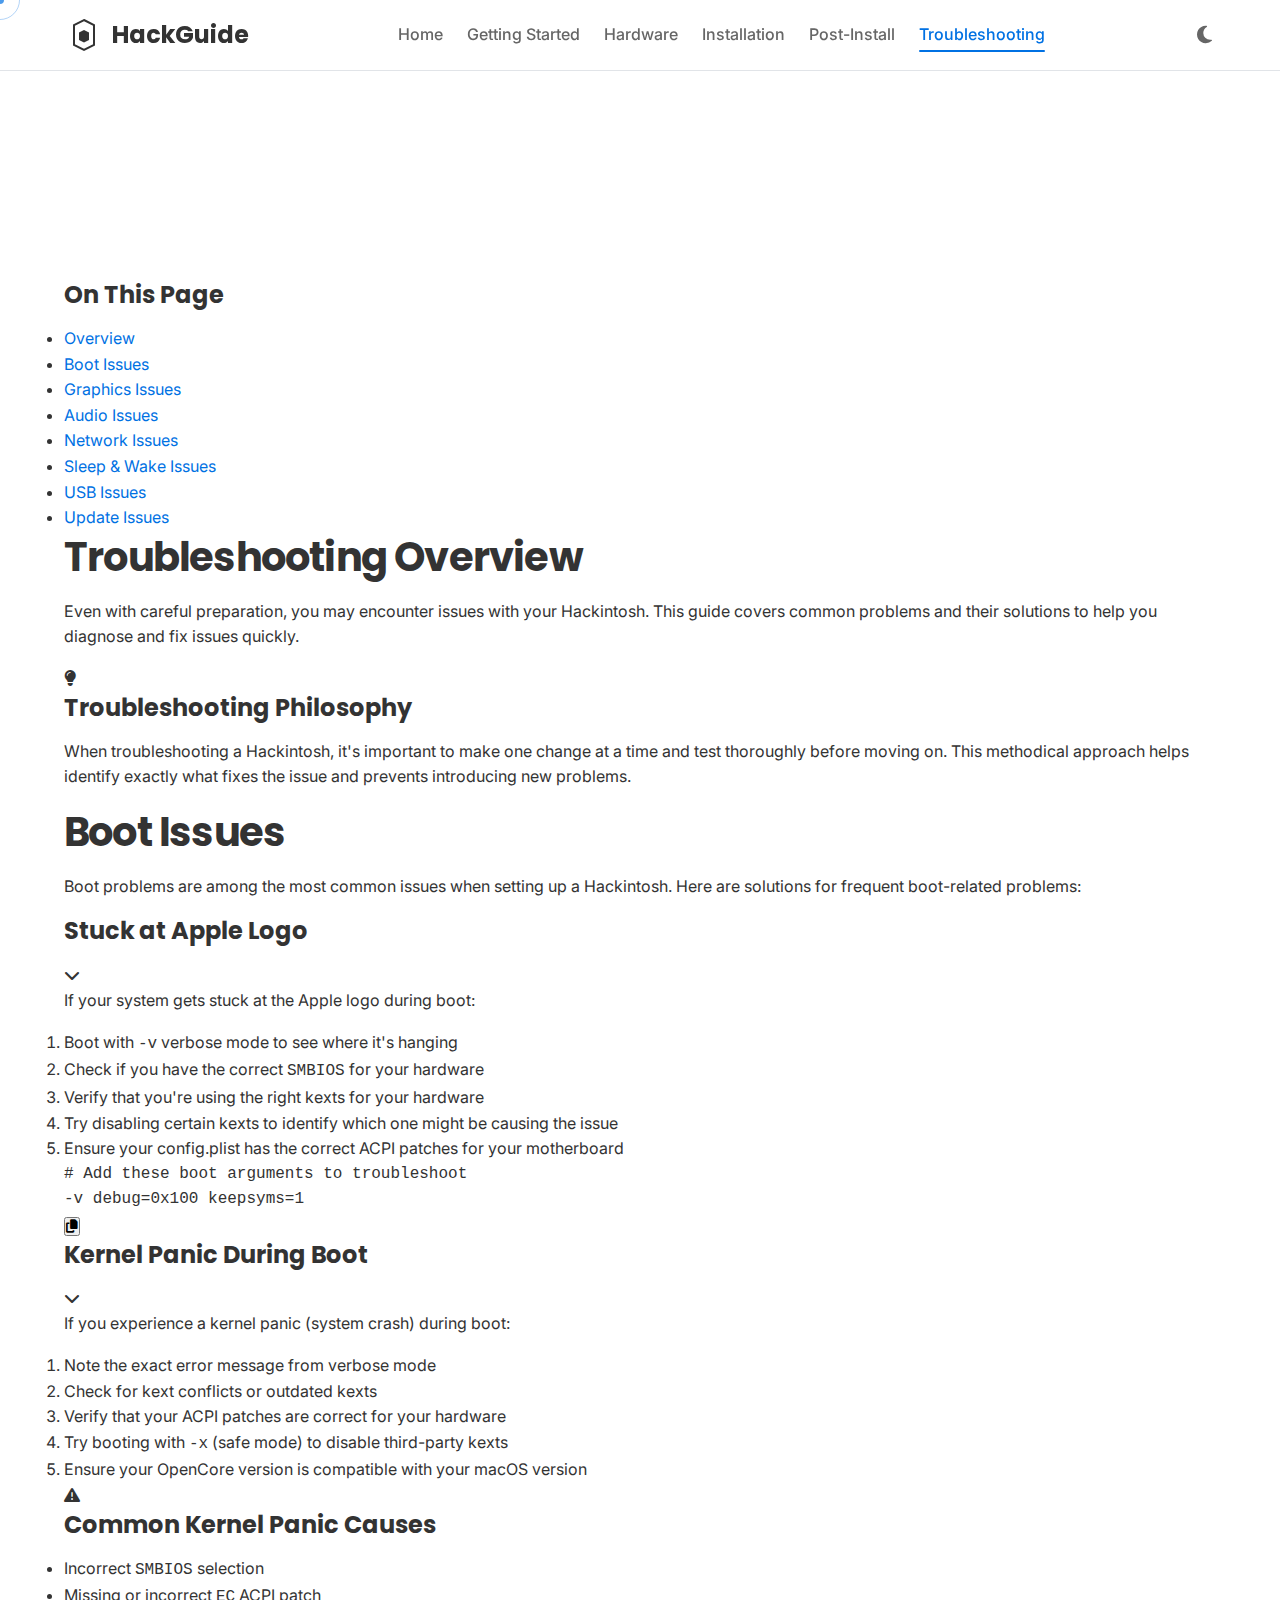
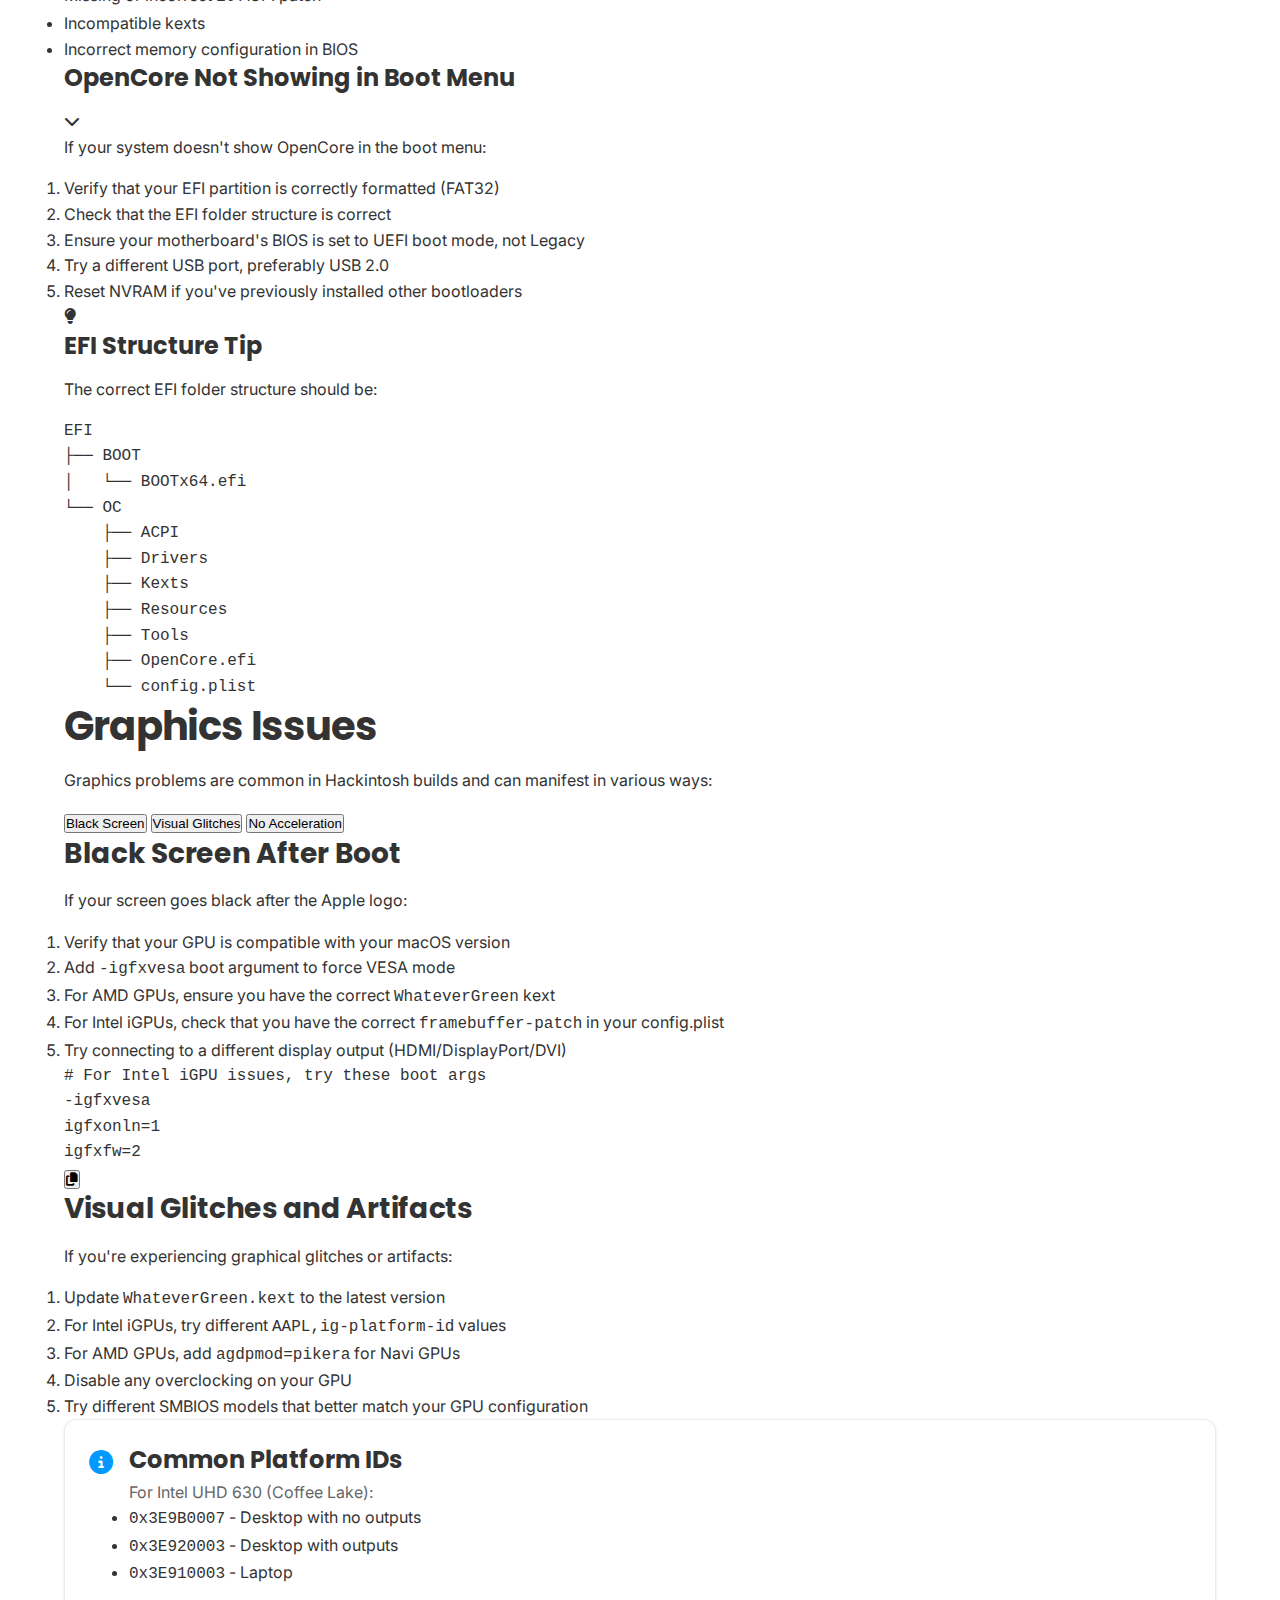
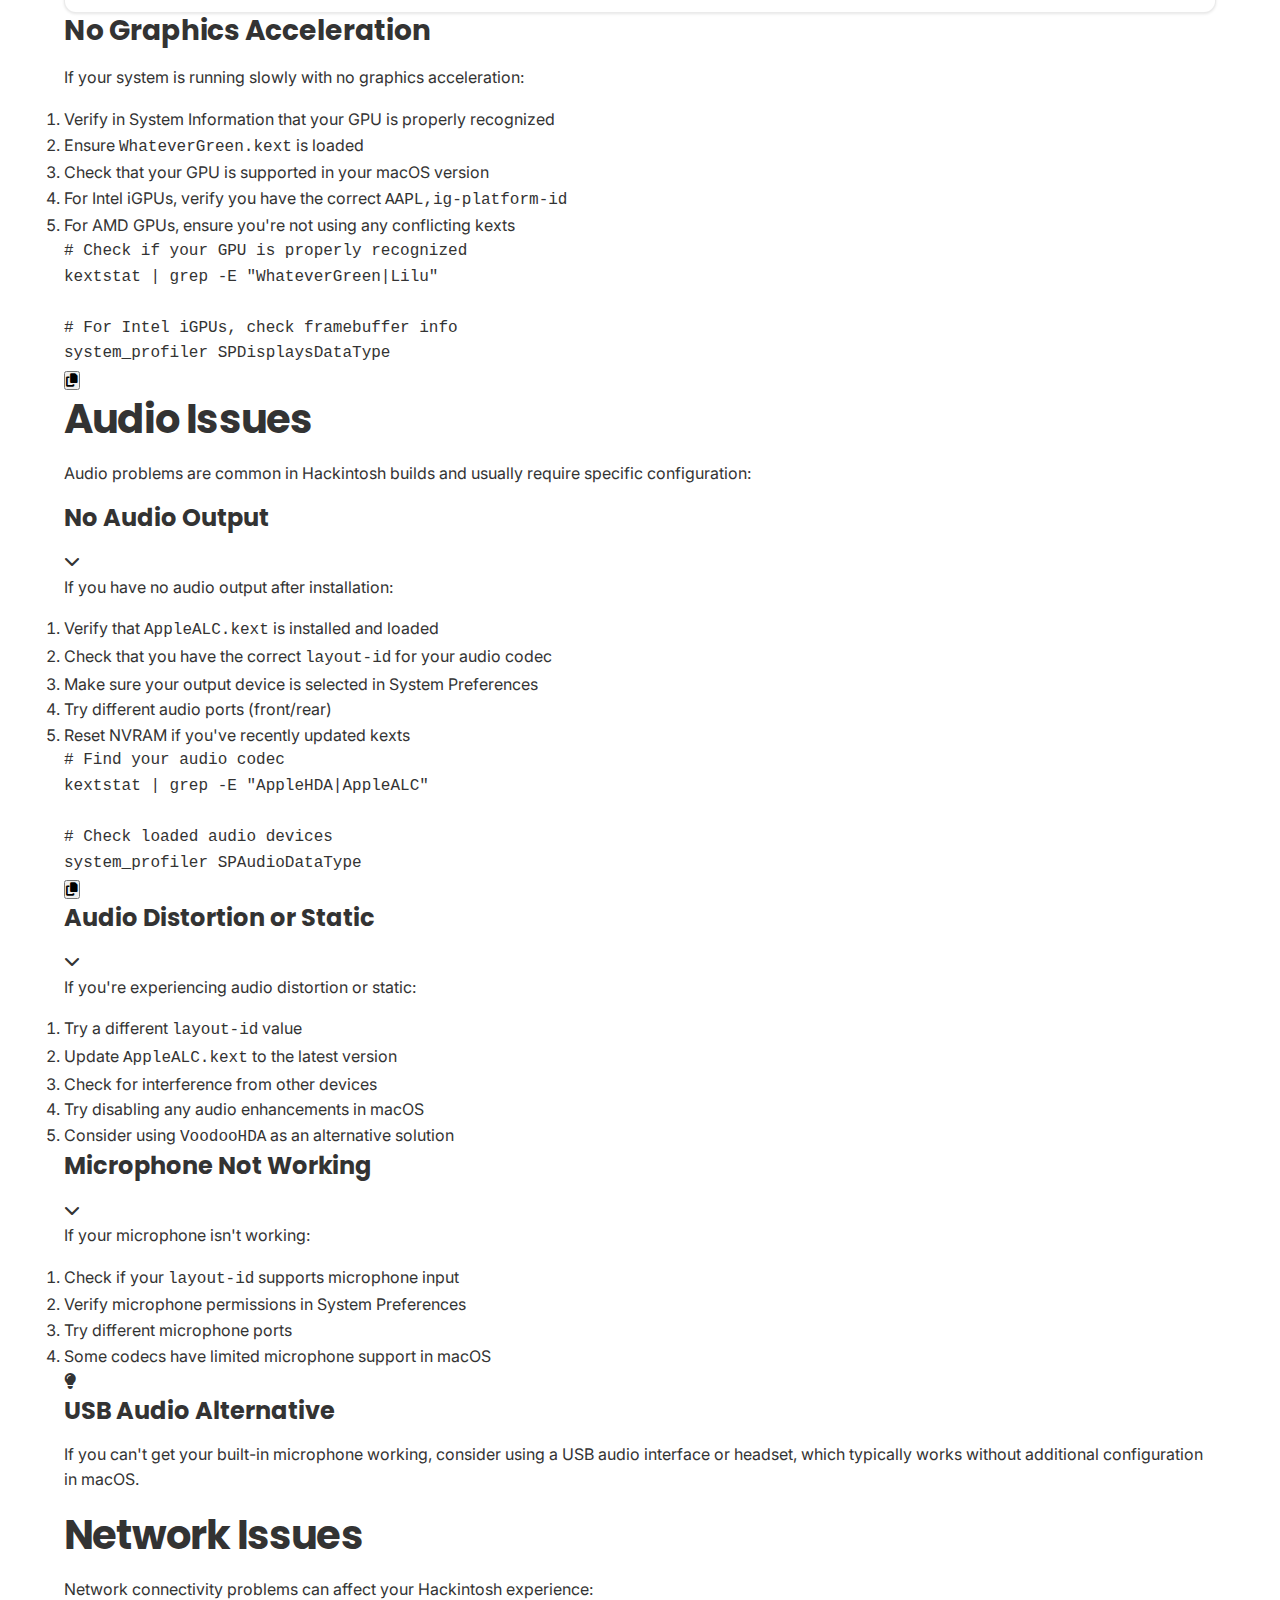
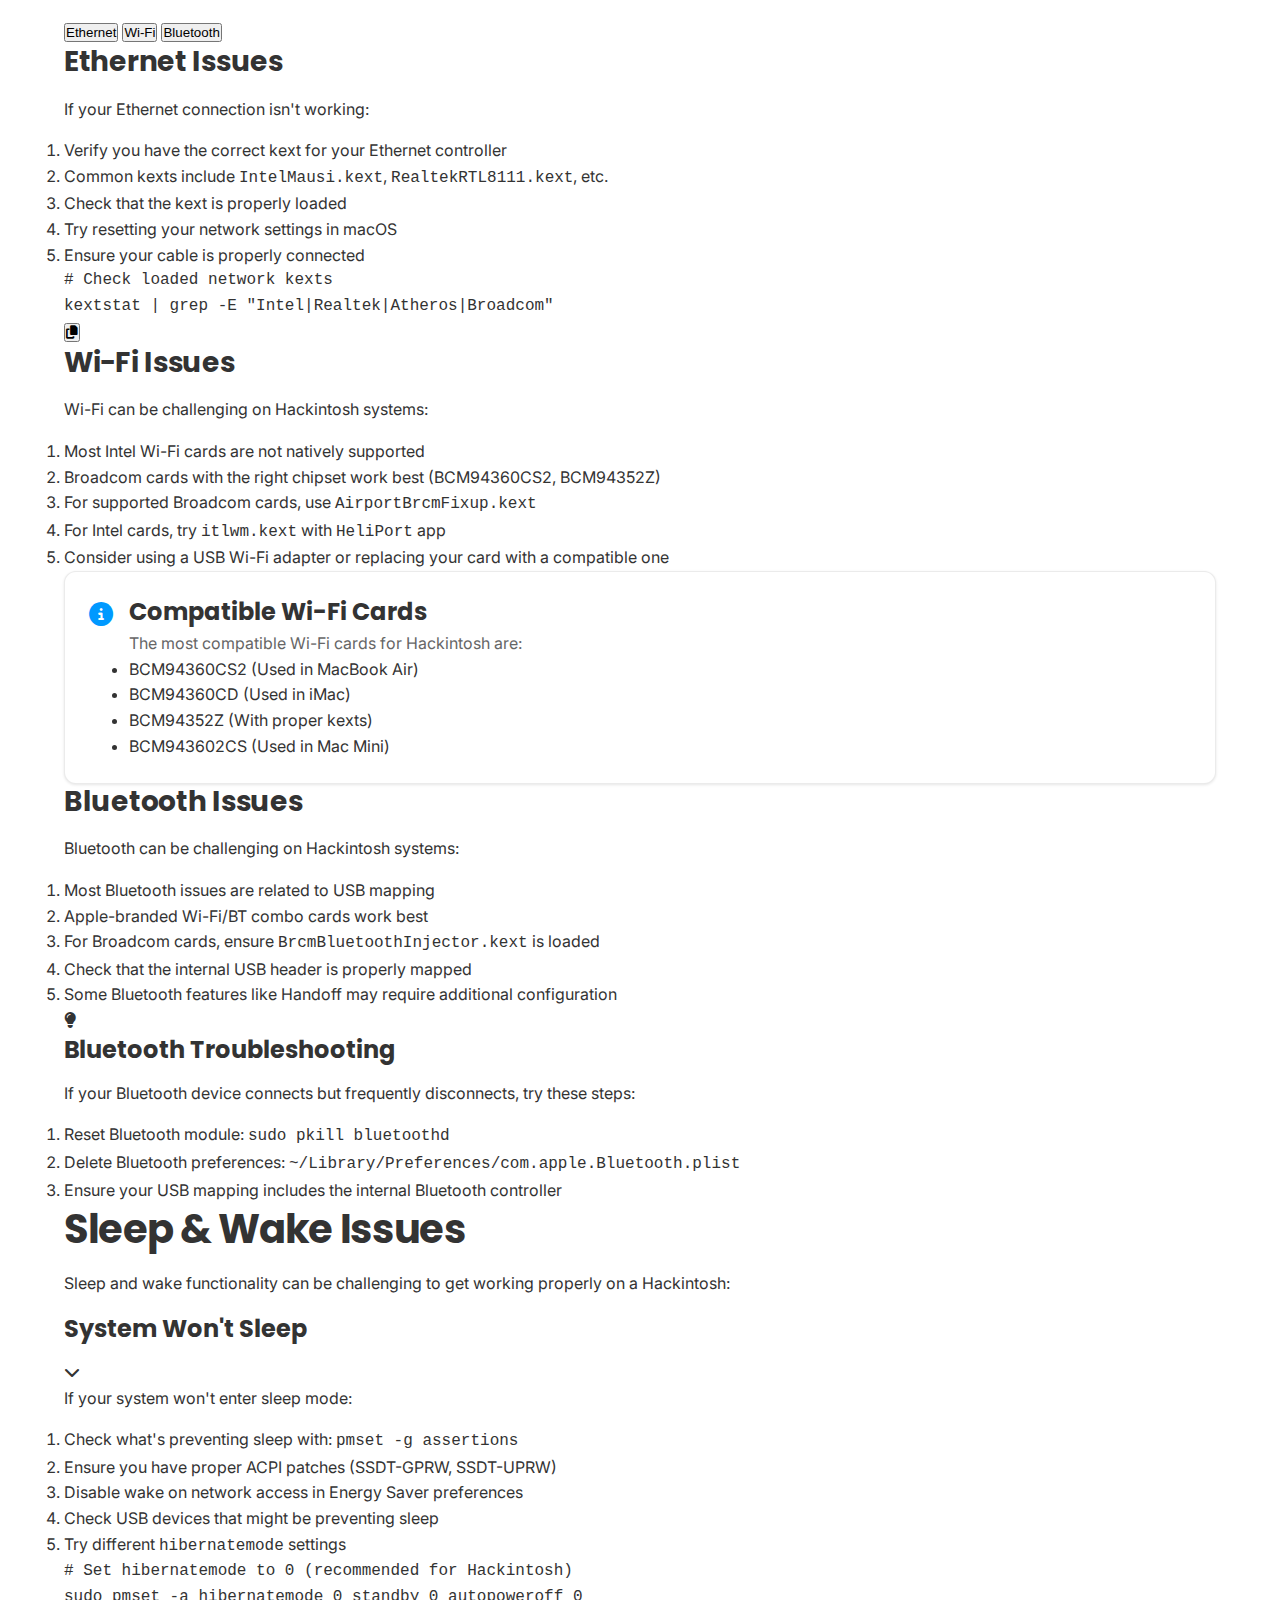
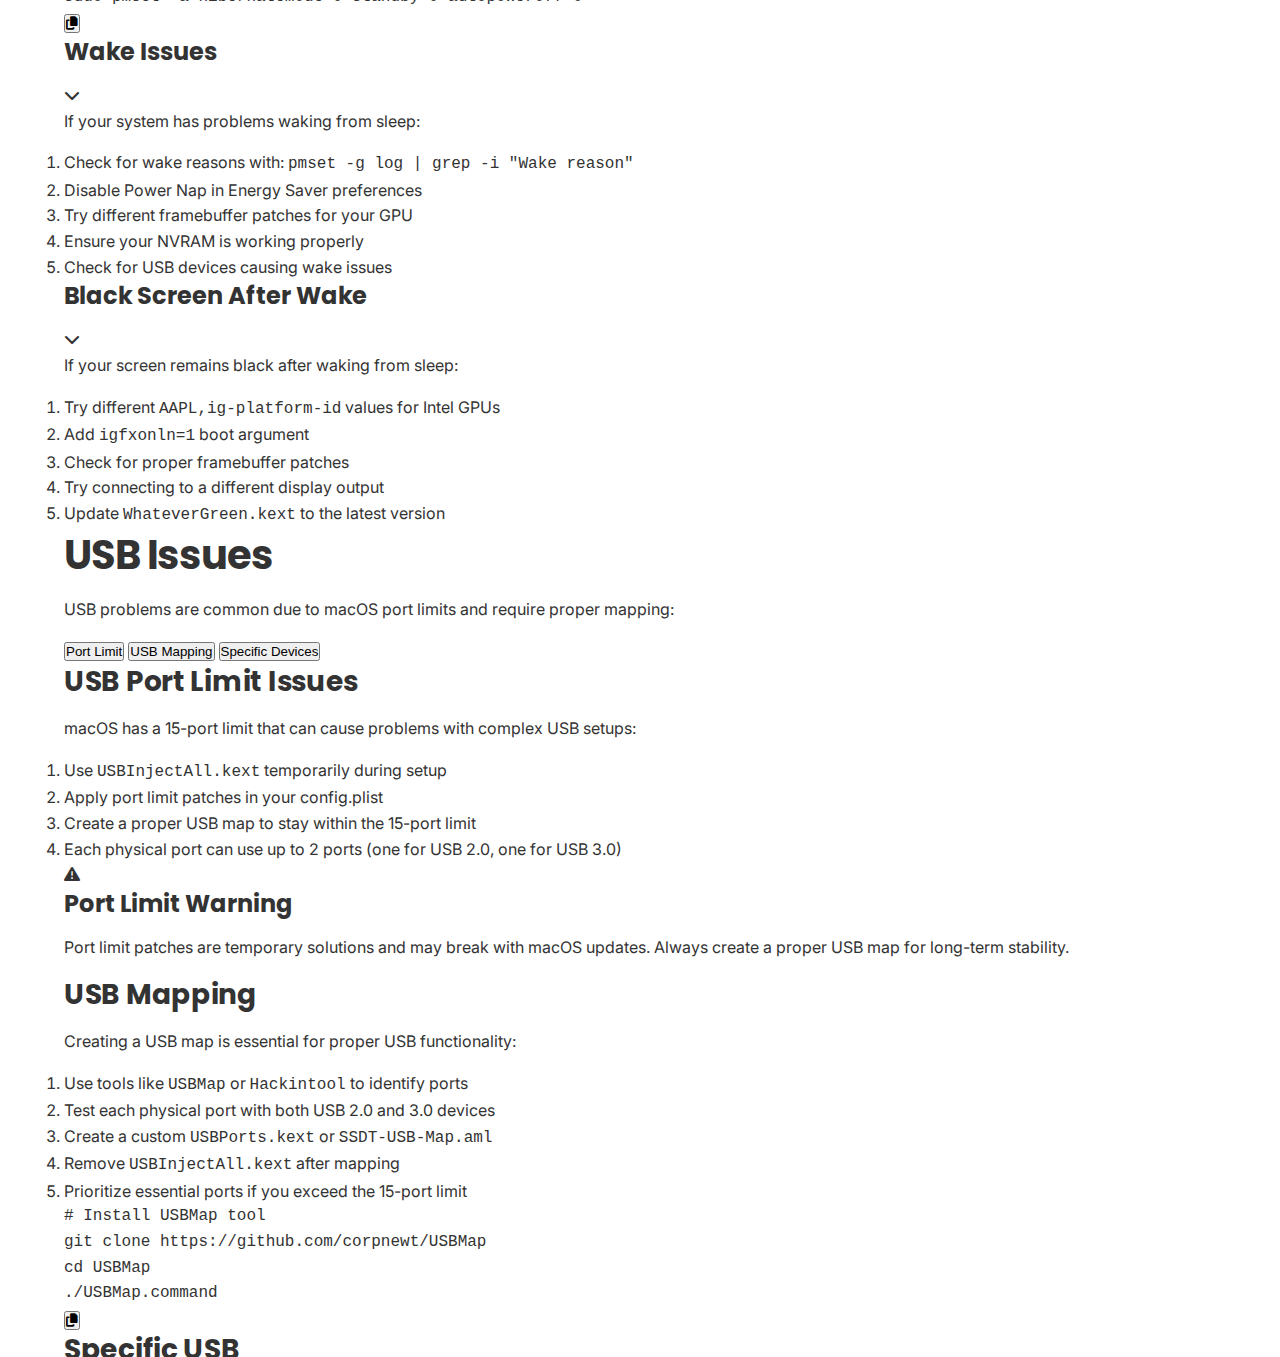
==== troubleshooting.html @ 210c0120 "first" ====
<!DOCTYPE html>
<html lang="en">
<head>
    <meta charset="UTF-8">
    <meta name="viewport" content="width=device-width, initial-scale=1.0">
    <title>Troubleshooting - Modern Hackintosh Guide</title>
    <link rel="stylesheet" href="css/style.css">
    <link rel="stylesheet" href="https://cdnjs.cloudflare.com/ajax/libs/font-awesome/6.4.0/css/all.min.css">
    <link rel="preconnect" href="https://fonts.googleapis.com">
    <link rel="preconnect" href="https://fonts.gstatic.com" crossorigin>
    <link href="https://fonts.googleapis.com/css2?family=Inter:wght@300;400;500;600;700&family=Poppins:wght@300;400;500;600;700&display=swap" rel="stylesheet">
</head>
<body>
    <div class="cursor"></div>
    <div class="cursor-follower"></div>

    <header class="header">
        <div class="container">
            <nav class="navbar">
                <a href="index.html" class="logo">
                    <svg width="40" height="40" viewBox="0 0 40 40" fill="none" xmlns="http://www.w3.org/2000/svg">
                        <path d="M20 5L30 10V30L20 35L10 30V10L20 5Z" stroke="currentColor" stroke-width="2"/>
                        <path d="M20 15L25 17.5V25L20 27.5L15 25V17.5L20 15Z" fill="currentColor"/>
                    </svg>
                    <span>HackGuide</span>
                </a>
                <div class="nav-links">
                    <a href="index.html">Home</a>
                    <a href="getting-started.html">Getting Started</a>
                    <a href="hardware.html">Hardware</a>
                    <a href="installation.html">Installation</a>
                    <a href="post-install.html">Post-Install</a>
                    <a href="troubleshooting.html" class="active">Troubleshooting</a>
                </div>
                <button class="theme-toggle" aria-label="Toggle dark mode">
                    <i class="fas fa-moon"></i>
                    <i class="fas fa-sun"></i>
                </button>
                <button class="mobile-menu-btn" aria-label="Toggle menu">
                    <span></span>
                    <span></span>
                    <span></span>
                </button>
            </nav>
        </div>
    </header>

    <main>
        <section class="page-hero">
            <div class="container">
                <h1 class="animate-text">Trouble<span class="gradient-text">shooting</span></h1>
                <p class="lead animate-text-delay">Solutions for common Hackintosh problems and issues</p>
            </div>
        </section>

        <section class="content-section">
            <div class="container">
                <div class="content-grid">
                    <div class="content-sidebar">
                        <div class="sidebar-nav">
                            <h4>On This Page</h4>
                            <ul>
                                <li><a href="#overview">Overview</a></li>
                                <li><a href="#boot-issues">Boot Issues</a></li>
                                <li><a href="#graphics-issues">Graphics Issues</a></li>
                                <li><a href="#audio-issues">Audio Issues</a></li>
                                <li><a href="#network-issues">Network Issues</a></li>
                                <li><a href="#sleep-issues">Sleep & Wake Issues</a></li>
                                <li><a href="#usb-issues">USB Issues</a></li>
                                <li><a href="#update-issues">Update Issues</a></li>
                            </ul>
                        </div>
                    </div>
                    
                    <div class="content-main">
                        <div id="overview" class="content-section-inner">
                            <h2>Troubleshooting Overview</h2>
                            <p>Even with careful preparation, you may encounter issues with your Hackintosh. This guide covers common problems and their solutions to help you diagnose and fix issues quickly.</p>
                            
                            <div class="info-card" data-aos="fade-up">
                                <div class="info-icon">
                                    <i class="fas fa-lightbulb"></i>
                                </div>
                                <div class="info-content">
                                    <h4>Troubleshooting Philosophy</h4>
                                    <p>When troubleshooting a Hackintosh, it's important to make one change at a time and test thoroughly before moving on. This methodical approach helps identify exactly what fixes the issue and prevents introducing new problems.</p>
                                </div>
                            </div>
                        </div>
                        
                        <div id="boot-issues" class="content-section-inner">
                            <h2>Boot Issues</h2>
                            <p>Boot problems are among the most common issues when setting up a Hackintosh. Here are solutions for frequent boot-related problems:</p>
                            
                            <div class="accordion" data-aos="fade-up">
                                <div class="accordion-item">
                                    <div class="accordion-header">
                                        <h4>Stuck at Apple Logo</h4>
                                        <i class="fas fa-chevron-down"></i>
                                    </div>
                                    <div class="accordion-content">
                                        <p>If your system gets stuck at the Apple logo during boot:</p>
                                        <ol>
                                            <li>Boot with <code>-v</code> verbose mode to see where it's hanging</li>
                                            <li>Check if you have the correct <code>SMBIOS</code> for your hardware</li>
                                            <li>Verify that you're using the right kexts for your hardware</li>
                                            <li>Try disabling certain kexts to identify which one might be causing the issue</li>
                                            <li>Ensure your config.plist has the correct ACPI patches for your motherboard</li>
                                        </ol>
                                        
                                        <div class="code-block">
                                            <pre><code># Add these boot arguments to troubleshoot
-v debug=0x100 keepsyms=1</code></pre>
                                            <button class="copy-button" aria-label="Copy code">
                                                <i class="fas fa-copy"></i>
                                            </button>
                                        </div>
                                    </div>
                                </div>
                                
                                <div class="accordion-item">
                                    <div class="accordion-header">
                                        <h4>Kernel Panic During Boot</h4>
                                        <i class="fas fa-chevron-down"></i>
                                    </div>
                                    <div class="accordion-content">
                                        <p>If you experience a kernel panic (system crash) during boot:</p>
                                        <ol>
                                            <li>Note the exact error message from verbose mode</li>
                                            <li>Check for kext conflicts or outdated kexts</li>
                                            <li>Verify that your ACPI patches are correct for your hardware</li>
                                            <li>Try booting with <code>-x</code> (safe mode) to disable third-party kexts</li>
                                            <li>Ensure your OpenCore version is compatible with your macOS version</li>
                                        </ol>
                                        
                                        <div class="warning-card">
                                            <div class="warning-icon">
                                                <i class="fas fa-exclamation-triangle"></i>
                                            </div>
                                            <div class="warning-content">
                                                <h4>Common Kernel Panic Causes</h4>
                                                <ul>
                                                    <li>Incorrect <code>SMBIOS</code> selection</li>
                                                    <li>Missing or incorrect <code>EC</code> ACPI patch</li>
                                                    <li>Incompatible kexts</li>
                                                    <li>Incorrect memory configuration in BIOS</li>
                                                </ul>
                                            </div>
                                        </div>
                                    </div>
                                </div>
                                
                                <div class="accordion-item">
                                    <div class="accordion-header">
                                        <h4>OpenCore Not Showing in Boot Menu</h4>
                                        <i class="fas fa-chevron-down"></i>
                                    </div>
                                    <div class="accordion-content">
                                        <p>If your system doesn't show OpenCore in the boot menu:</p>
                                        <ol>
                                            <li>Verify that your EFI partition is correctly formatted (FAT32)</li>
                                            <li>Check that the EFI folder structure is correct</li>
                                            <li>Ensure your motherboard's BIOS is set to UEFI boot mode, not Legacy</li>
                                            <li>Try a different USB port, preferably USB 2.0</li>
                                            <li>Reset NVRAM if you've previously installed other bootloaders</li>
                                        </ol>
                                        
                                        <div class="tip-card">
                                            <div class="tip-icon">
                                                <i class="fas fa-lightbulb"></i>
                                            </div>
                                            <div class="tip-content">
                                                <h4>EFI Structure Tip</h4>
                                                <p>The correct EFI folder structure should be:</p>
                                                <pre>EFI
├── BOOT
│   └── BOOTx64.efi
└── OC
    ├── ACPI
    ├── Drivers
    ├── Kexts
    ├── Resources
    ├── Tools
    ├── OpenCore.efi
    └── config.plist</pre>
                                            </div>
                                        </div>
                                    </div>
                                </div>
                            </div>
                        </div>
                        
                        <div id="graphics-issues" class="content-section-inner">
                            <h2>Graphics Issues</h2>
                            <p>Graphics problems are common in Hackintosh builds and can manifest in various ways:</p>
                            
                            <div class="tabbed-content" data-aos="fade-up">
                                <div class="tab-buttons">
                                    <button class="tab-button active" data-tab="black-screen">Black Screen</button>
                                    <button class="tab-button" data-tab="glitches">Visual Glitches</button>
                                    <button class="tab-button" data-tab="acceleration">No Acceleration</button>
                                </div>
                                
                                <div class="tab-content">
                                    <div class="tab-pane active" id="black-screen">
                                        <h3>Black Screen After Boot</h3>
                                        <p>If your screen goes black after the Apple logo:</p>
                                        <ol>
                                            <li>Verify that your GPU is compatible with your macOS version</li>
                                            <li>Add <code>-igfxvesa</code> boot argument to force VESA mode</li>
                                            <li>For AMD GPUs, ensure you have the correct <code>WhateverGreen</code> kext</li>
                                            <li>For Intel iGPUs, check that you have the correct <code>framebuffer-patch</code> in your config.plist</li>
                                            <li>Try connecting to a different display output (HDMI/DisplayPort/DVI)</li>
                                        </ol>
                                        
                                        <div class="code-block">
                                            <pre><code># For Intel iGPU issues, try these boot args
-igfxvesa
igfxonln=1
igfxfw=2</code></pre>
                                            <button class="copy-button" aria-label="Copy code">
                                                <i class="fas fa-copy"></i>
                                            </button>
                                        </div>
                                    </div>
                                    
                                    <div class="tab-pane" id="glitches">
                                        <h3>Visual Glitches and Artifacts</h3>
                                        <p>If you're experiencing graphical glitches or artifacts:</p>
                                        <ol>
                                            <li>Update <code>WhateverGreen.kext</code> to the latest version</li>
                                            <li>For Intel iGPUs, try different <code>AAPL,ig-platform-id</code> values</li>
                                            <li>For AMD GPUs, add <code>agdpmod=pikera</code> for Navi GPUs</li>
                                            <li>Disable any overclocking on your GPU</li>
                                            <li>Try different SMBIOS models that better match your GPU configuration</li>
                                        </ol>
                                        
                                        <div class="note-card">
                                            <div class="note-icon">
                                                <i class="fas fa-info-circle"></i>
                                            </div>
                                            <div class="note-content">
                                                <h4>Common Platform IDs</h4>
                                                <p>For Intel UHD 630 (Coffee Lake):</p>
                                                <ul>
                                                    <li><code>0x3E9B0007</code> - Desktop with no outputs</li>
                                                    <li><code>0x3E920003</code> - Desktop with outputs</li>
                                                    <li><code>0x3E910003</code> - Laptop</li>
                                                </ul>
                                            </div>
                                        </div>
                                    </div>
                                    
                                    <div class="tab-pane" id="acceleration">
                                        <h3>No Graphics Acceleration</h3>
                                        <p>If your system is running slowly with no graphics acceleration:</p>
                                        <ol>
                                            <li>Verify in System Information that your GPU is properly recognized</li>
                                            <li>Ensure <code>WhateverGreen.kext</code> is loaded</li>
                                            <li>Check that your GPU is supported in your macOS version</li>
                                            <li>For Intel iGPUs, verify you have the correct <code>AAPL,ig-platform-id</code></li>
                                            <li>For AMD GPUs, ensure you're not using any conflicting kexts</li>
                                        </ol>
                                        
                                        <div class="code-block">
                                            <pre><code># Check if your GPU is properly recognized
kextstat | grep -E "WhateverGreen|Lilu"

# For Intel iGPUs, check framebuffer info
system_profiler SPDisplaysDataType</code></pre>
                                            <button class="copy-button" aria-label="Copy code">
                                                <i class="fas fa-copy"></i>
                                            </button>
                                        </div>
                                    </div>
                                </div>
                            </div>
                        </div>
                        
                        <div id="audio-issues" class="content-section-inner">
                            <h2>Audio Issues</h2>
                            <p>Audio problems are common in Hackintosh builds and usually require specific configuration:</p>
                            
                            <div class="accordion" data-aos="fade-up">
                                <div class="accordion-item">
                                    <div class="accordion-header">
                                        <h4>No Audio Output</h4>
                                        <i class="fas fa-chevron-down"></i>
                                    </div>
                                    <div class="accordion-content">
                                        <p>If you have no audio output after installation:</p>
                                        <ol>
                                            <li>Verify that <code>AppleALC.kext</code> is installed and loaded</li>
                                            <li>Check that you have the correct <code>layout-id</code> for your audio codec</li>
                                            <li>Make sure your output device is selected in System Preferences</li>
                                            <li>Try different audio ports (front/rear)</li>
                                            <li>Reset NVRAM if you've recently updated kexts</li>
                                        </ol>
                                        
                                        <div class="code-block">
                                            <pre><code># Find your audio codec
kextstat | grep -E "AppleHDA|AppleALC"

# Check loaded audio devices
system_profiler SPAudioDataType</code></pre>
                                            <button class="copy-button" aria-label="Copy code">
                                                <i class="fas fa-copy"></i>
                                            </button>
                                        </div>
                                    </div>
                                </div>
                                
                                <div class="accordion-item">
                                    <div class="accordion-header">
                                        <h4>Audio Distortion or Static</h4>
                                        <i class="fas fa-chevron-down"></i>
                                    </div>
                                    <div class="accordion-content">
                                        <p>If you're experiencing audio distortion or static:</p>
                                        <ol>
                                            <li>Try a different <code>layout-id</code> value</li>
                                            <li>Update <code>AppleALC.kext</code> to the latest version</li>
                                            <li>Check for interference from other devices</li>
                                            <li>Try disabling any audio enhancements in macOS</li>
                                            <li>Consider using <code>VoodooHDA</code> as an alternative solution</li>
                                        </ol>
                                    </div>
                                </div>
                                
                                <div class="accordion-item">
                                    <div class="accordion-header">
                                        <h4>Microphone Not Working</h4>
                                        <i class="fas fa-chevron-down"></i>
                                    </div>
                                    <div class="accordion-content">
                                        <p>If your microphone isn't working:</p>
                                        <ol>
                                            <li>Check if your <code>layout-id</code> supports microphone input</li>
                                            <li>Verify microphone permissions in System Preferences</li>
                                            <li>Try different microphone ports</li>
                                            <li>Some codecs have limited microphone support in macOS</li>
                                        </ol>
                                        
                                        <div class="tip-card">
                                            <div class="tip-icon">
                                                <i class="fas fa-lightbulb"></i>
                                            </div>
                                            <div class="tip-content">
                                                <h4>USB Audio Alternative</h4>
                                                <p>If you can't get your built-in microphone working, consider using a USB audio interface or headset, which typically works without additional configuration in macOS.</p>
                                            </div>
                                        </div>
                                    </div>
                                </div>
                            </div>
                        </div>
                        
                        <div id="network-issues" class="content-section-inner">
                            <h2>Network Issues</h2>
                            <p>Network connectivity problems can affect your Hackintosh experience:</p>
                            
                            <div class="tabbed-content" data-aos="fade-up">
                                <div class="tab-buttons">
                                    <button class="tab-button active" data-tab="ethernet">Ethernet</button>
                                    <button class="tab-button" data-tab="wifi">Wi-Fi</button>
                                    <button class="tab-button" data-tab="bluetooth">Bluetooth</button>
                                </div>
                                
                                <div class="tab-content">
                                    <div class="tab-pane active" id="ethernet">
                                        <h3>Ethernet Issues</h3>
                                        <p>If your Ethernet connection isn't working:</p>
                                        <ol>
                                            <li>Verify you have the correct kext for your Ethernet controller</li>
                                            <li>Common kexts include <code>IntelMausi.kext</code>, <code>RealtekRTL8111.kext</code>, etc.</li>
                                            <li>Check that the kext is properly loaded</li>
                                            <li>Try resetting your network settings in macOS</li>
                                            <li>Ensure your cable is properly connected</li>
                                        </ol>
                                        
                                        <div class="code-block">
                                            <pre><code># Check loaded network kexts
kextstat | grep -E "Intel|Realtek|Atheros|Broadcom"</code></pre>
                                            <button class="copy-button" aria-label="Copy code">
                                                <i class="fas fa-copy"></i>
                                            </button>
                                        </div>
                                    </div>
                                    
                                    <div class="tab-pane" id="wifi">
                                        <h3>Wi-Fi Issues</h3>
                                        <p>Wi-Fi can be challenging on Hackintosh systems:</p>
                                        <ol>
                                            <li>Most Intel Wi-Fi cards are not natively supported</li>
                                            <li>Broadcom cards with the right chipset work best (BCM94360CS2, BCM94352Z)</li>
                                            <li>For supported Broadcom cards, use <code>AirportBrcmFixup.kext</code></li>
                                            <li>For Intel cards, try <code>itlwm.kext</code> with <code>HeliPort</code> app</li>
                                            <li>Consider using a USB Wi-Fi adapter or replacing your card with a compatible one</li>
                                        </ol>
                                        
                                        <div class="note-card">
                                            <div class="note-icon">
                                                <i class="fas fa-info-circle"></i>
                                            </div>
                                            <div class="note-content">
                                                <h4>Compatible Wi-Fi Cards</h4>
                                                <p>The most compatible Wi-Fi cards for Hackintosh are:</p>
                                                <ul>
                                                    <li>BCM94360CS2 (Used in MacBook Air)</li>
                                                    <li>BCM94360CD (Used in iMac)</li>
                                                    <li>BCM94352Z (With proper kexts)</li>
                                                    <li>BCM943602CS (Used in Mac Mini)</li>
                                                </ul>
                                            </div>
                                        </div>
                                    </div>
                                    
                                    <div class="tab-pane" id="bluetooth">
                                        <h3>Bluetooth Issues</h3>
                                        <p>Bluetooth can be challenging on Hackintosh systems:</p>
                                        <ol>
                                            <li>Most Bluetooth issues are related to USB mapping</li>
                                            <li>Apple-branded Wi-Fi/BT combo cards work best</li>
                                            <li>For Broadcom cards, ensure <code>BrcmBluetoothInjector.kext</code> is loaded</li>
                                            <li>Check that the internal USB header is properly mapped</li>
                                            <li>Some Bluetooth features like Handoff may require additional configuration</li>
                                        </ol>
                                        
                                        <div class="tip-card">
                                            <div class="tip-icon">
                                                <i class="fas fa-lightbulb"></i>
                                            </div>
                                            <div class="tip-content">
                                                <h4>Bluetooth Troubleshooting</h4>
                                                <p>If your Bluetooth device connects but frequently disconnects, try these steps:</p>
                                                <ol>
                                                    <li>Reset Bluetooth module: <code>sudo pkill bluetoothd</code></li>
                                                    <li>Delete Bluetooth preferences: <code>~/Library/Preferences/com.apple.Bluetooth.plist</code></li>
                                                    <li>Ensure your USB mapping includes the internal Bluetooth controller</li>
                                                </ol>
                                            </div>
                                        </div>
                                    </div>
                                </div>
                            </div>
                        </div>
                        
                        <div id="sleep-issues" class="content-section-inner">
                            <h2>Sleep & Wake Issues</h2>
                            <p>Sleep and wake functionality can be challenging to get working properly on a Hackintosh:</p>
                            
                            <div class="accordion" data-aos="fade-up">
                                <div class="accordion-item">
                                    <div class="accordion-header">
                                        <h4>System Won't Sleep</h4>
                                        <i class="fas fa-chevron-down"></i>
                                    </div>
                                    <div class="accordion-content">
                                        <p>If your system won't enter sleep mode:</p>
                                        <ol>
                                            <li>Check what's preventing sleep with: <code>pmset -g assertions</code></li>
                                            <li>Ensure you have proper ACPI patches (SSDT-GPRW, SSDT-UPRW)</li>
                                            <li>Disable wake on network access in Energy Saver preferences</li>
                                            <li>Check USB devices that might be preventing sleep</li>
                                            <li>Try different <code>hibernatemode</code> settings</li>
                                        </ol>
                                        
                                        <div class="code-block">
                                            <pre><code># Set hibernatemode to 0 (recommended for Hackintosh)
sudo pmset -a hibernatemode 0 standby 0 autopoweroff 0</code></pre>
                                            <button class="copy-button" aria-label="Copy code">
                                                <i class="fas fa-copy"></i>
                                            </button>
                                        </div>
                                    </div>
                                </div>
                                
                                <div class="accordion-item">
                                    <div class="accordion-header">
                                        <h4>Wake Issues</h4>
                                        <i class="fas fa-chevron-down"></i>
                                    </div>
                                    <div class="accordion-content">
                                        <p>If your system has problems waking from sleep:</p>
                                        <ol>
                                            <li>Check for wake reasons with: <code>pmset -g log | grep -i "Wake reason"</code></li>
                                            <li>Disable Power Nap in Energy Saver preferences</li>
                                            <li>Try different framebuffer patches for your GPU</li>
                                            <li>Ensure your NVRAM is working properly</li>
                                            <li>Check for USB devices causing wake issues</li>
                                        </ol>
                                    </div>
                                </div>
                                
                                <div class="accordion-item">
                                    <div class="accordion-header">
                                        <h4>Black Screen After Wake</h4>
                                        <i class="fas fa-chevron-down"></i>
                                    </div>
                                    <div class="accordion-content">
                                        <p>If your screen remains black after waking from sleep:</p>
                                        <ol>
                                            <li>Try different <code>AAPL,ig-platform-id</code> values for Intel GPUs</li>
                                            <li>Add <code>igfxonln=1</code> boot argument</li>
                                            <li>Check for proper framebuffer patches</li>
                                            <li>Try connecting to a different display output</li>
                                            <li>Update <code>WhateverGreen.kext</code> to the latest version</li>
                                        </ol>
                                    </div>
                                </div>
                            </div>
                        </div>
                        
                        <div id="usb-issues" class="content-section-inner">
                            <h2>USB Issues</h2>
                            <p>USB problems are common due to macOS port limits and require proper mapping:</p>
                            
                            <div class="tabbed-content" data-aos="fade-up">
                                <div class="tab-buttons">
                                    <button class="tab-button active" data-tab="port-limit">Port Limit</button>
                                    <button class="tab-button" data-tab="usb-mapping">USB Mapping</button>
                                    <button class="tab-button" data-tab="specific-devices">Specific Devices</button>
                                </div>
                                
                                <div class="tab-content">
                                    <div class="tab-pane active" id="port-limit">
                                        <h3>USB Port Limit Issues</h3>
                                        <p>macOS has a 15-port limit that can cause problems with complex USB setups:</p>
                                        <ol>
                                            <li>Use <code>USBInjectAll.kext</code> temporarily during setup</li>
                                            <li>Apply port limit patches in your config.plist</li>
                                            <li>Create a proper USB map to stay within the 15-port limit</li>
                                            <li>Each physical port can use up to 2 ports (one for USB 2.0, one for USB 3.0)</li>
                                        </ol>
                                        
                                        <div class="warning-card">
                                            <div class="warning-icon">
                                                <i class="fas fa-exclamation-triangle"></i>
                                            </div>
                                            <div class="warning-content">
                                                <h4>Port Limit Warning</h4>
                                                <p>Port limit patches are temporary solutions and may break with macOS updates. Always create a proper USB map for long-term stability.</p>
                                            </div>
                                        </div>
                                    </div>
                                    
                                    <div class="tab-pane" id="usb-mapping">
                                        <h3>USB Mapping</h3>
                                        <p>Creating a USB map is essential for proper USB functionality:</p>
                                        <ol>
                                            <li>Use tools like <code>USBMap</code> or <code>Hackintool</code> to identify ports</li>
                                            <li>Test each physical port with both USB 2.0 and 3.0 devices</li>
                                            <li>Create a custom <code>USBPorts.kext</code> or <code>SSDT-USB-Map.aml</code></li>
                                            <li>Remove <code>USBInjectAll.kext</code> after mapping</li>
                                            <li>Prioritize essential ports if you exceed the 15-port limit</li>
                                        </ol>
                                        
                                        <div class="code-block">
                                            <pre><code># Install USBMap tool
git clone https://github.com/corpnewt/USBMap
cd USBMap
./USBMap.command</code></pre>
                                            <button class="copy-button" aria-label="Copy code">
                                                <i class="fas fa-copy"></i>
                                            </button>
                                        </div>
                                    </div>
                                    
                                    <div class="tab-pane" id="specific-devices">
                                        <h3>Specific USB
---- css/style.css ----
/* Modern Hackintosh Guide - Main Stylesheet */

:root {
    /* Color Variables */
    --primary-color: #0071e3;
    --primary-dark: #0051a2;
    --primary-light: #47a3ff;
    --secondary-color: #6c5ce7;
    --accent-color: #00c16e;
    --text-color: #333333;
    --text-light: #666666;
    --text-lighter: #999999;
    --bg-color: #ffffff;
    --bg-alt: #f5f7fa;
    --bg-dark: #1a1a1a;
    --card-bg: #ffffff;
    --card-border: rgba(0, 0, 0, 0.08);
    --border-color: #e1e4e8;
    --success-color: #00c16e;
    --warning-color: #ffbb00;
    --error-color: #ff3860;
    --info-color: #0099ff;
    
    /* Spacing Variables */
    --spacing-xs: 0.25rem;
    --spacing-sm: 0.5rem;
    --spacing-md: 1rem;
    --spacing-lg: 1.5rem;
    --spacing-xl: 2rem;
    --spacing-xxl: 3rem;
    
    /* Border Radius */
    --radius-sm: 4px;
    --radius-md: 8px;
    --radius-lg: 12px;
    --radius-xl: 20px;
    --radius-full: 9999px;
    
    /* Shadows */
    --shadow-sm: 0 1px 3px rgba(0, 0, 0, 0.1);
    --shadow-md: 0 4px 6px rgba(0, 0, 0, 0.07), 0 1px 3px rgba(0, 0, 0, 0.08);
    --shadow-lg: 0 10px 15px -3px rgba(0, 0, 0, 0.08), 0 4px 6px -2px rgba(0, 0, 0, 0.05);
    --shadow-xl: 0 20px 25px -5px rgba(0, 0, 0, 0.1), 0 10px 10px -5px rgba(0, 0, 0, 0.04);
    
    /* Typography */
    --font-primary: 'Inter', -apple-system, BlinkMacSystemFont, 'Segoe UI', Roboto, Oxygen, Ubuntu, Cantarell, 'Open Sans', 'Helvetica Neue', sans-serif;
    --font-secondary: 'Poppins', -apple-system, BlinkMacSystemFont, 'Segoe UI', Roboto, Oxygen, Ubuntu, Cantarell, 'Open Sans', 'Helvetica Neue', sans-serif;
    --font-mono: 'SFMono-Regular', Consolas, 'Liberation Mono', Menlo, Courier, monospace;
    
    /* Transitions */
    --transition-fast: 0.15s ease;
    --transition-normal: 0.25s ease;
    --transition-slow: 0.4s ease;
    
    /* Container Width */
    --container-width: 1200px;
    --container-padding: 1.5rem;
}

/* Dark Mode Variables */
@media (prefers-color-scheme: dark) {
    :root {
        --text-color: #f0f0f0;
        --text-light: #b0b0b0;
        --text-lighter: #808080;
        --bg-color: #121212;
        --bg-alt: #1e1e1e;
        --card-bg: #1e1e1e;
        --card-border: rgba(255, 255, 255, 0.08);
        --border-color: #333333;
    }
}

/* Dark Mode Class (for toggle) */
.dark-mode {
    --text-color: #f0f0f0;
    --text-light: #b0b0b0;
    --text-lighter: #808080;
    --bg-color: #121212;
    --bg-alt: #1e1e1e;
    --card-bg: #1e1e1e;
    --card-border: rgba(255, 255, 255, 0.08);
    --border-color: #333333;
}

/* Base Styles */
* {
    margin: 0;
    padding: 0;
    box-sizing: border-box;
}

html {
    font-size: 16px;
    scroll-behavior: smooth;
}

body {
    font-family: var(--font-primary);
    color: var(--text-color);
    background-color: var(--bg-color);
    line-height: 1.6;
    overflow-x: hidden;
    transition: background-color var(--transition-normal), color var(--transition-normal);
}

a {
    color: var(--primary-color);
    text-decoration: none;
    transition: color var(--transition-fast);
}

a:hover {
    color: var(--primary-dark);
}

img {
    max-width: 100%;
    height: auto;
}

/* Custom Cursor */
.cursor {
    position: fixed;
    width: 8px;
    height: 8px;
    background-color: var(--primary-color);
    border-radius: 50%;
    pointer-events: none;
    transform: translate(-50%, -50%);
    z-index: 9999;
    transition: transform 0.1s ease;
    opacity: 0.7;
}

.cursor-follower {
    position: fixed;
    width: 40px;
    height: 40px;
    border: 1px solid var(--primary-color);
    border-radius: 50%;
    pointer-events: none;
    transform: translate(-50%, -50%);
    z-index: 9998;
    transition: transform 0.3s ease, width 0.3s ease, height 0.3s ease;
    opacity: 0.3;
}

/* Typography */
h1, h2, h3, h4, h5, h6 {
    font-family: var(--font-secondary);
    font-weight: 700;
    line-height: 1.3;
    margin-bottom: var(--spacing-md);
    color: var(--text-color);
}

h1 {
    font-size: 3.5rem;
    letter-spacing: -0.03em;
}

h2 {
    font-size: 2.5rem;
    letter-spacing: -0.02em;
}

h3 {
    font-size: 1.75rem;
    letter-spacing: -0.01em;
}

h4 {
    font-size: 1.5rem;
}

h5 {
    font-size: 1.25rem;
}

h6 {
    font-size: 1rem;
}

p {
    margin-bottom: var(--spacing-md);
}

.lead {
    font-size: 1.25rem;
    font-weight: 300;
    line-height: 1.5;
    color: var(--text-light);
}

.gradient-text {
    background: linear-gradient(135deg, var(--primary-color), var(--secondary-color));
    -webkit-background-clip: text;
    background-clip: text;
    -webkit-text-fill-color: transparent;
    display: inline-block;
}

/* Container */
.container {
    width: 100%;
    max-width: var(--container-width);
    margin: 0 auto;
    padding: 0 var(--container-padding);
}

/* Header & Navigation */
.header {
    position: fixed;
    top: 0;
    left: 0;
    width: 100%;
    z-index: 100;
    background-color: rgba(var(--bg-color-rgb, 255, 255, 255), 0.8);
    backdrop-filter: blur(10px);
    -webkit-backdrop-filter: blur(10px);
    border-bottom: 1px solid var(--border-color);
    transition: all var(--transition-normal);
}

.header.scrolled {
    box-shadow: var(--shadow-md);
}

.navbar {
    display: flex;
    align-items: center;
    justify-content: space-between;
    height: 70px;
}

.logo {
    display: flex;
    align-items: center;
    font-family: var(--font-secondary);
    font-weight: 700;
    font-size: 1.5rem;
    color: var(--text-color);
}

.logo svg {
    margin-right: var(--spacing-sm);
}

.nav-links {
    display: flex;
    gap: var(--spacing-lg);
}

.nav-links a {
    color: var(--text-light);
    font-weight: 500;
    position: relative;
    padding: var(--spacing-xs) 0;
}

.nav-links a:hover {
    color: var(--primary-color);
}

.nav-links a.active {
    color: var(--primary-color);
}

.nav-links a.active::after {
    content: '';
    position: absolute;
    bottom: 0;
    left: 0;
    width: 100%;
    height: 2px;
    background-color: var(--primary-color);
    border-radius: var(--radius-full);
}

.theme-toggle {
    background: none;
    border: none;
    color: var(--text-light);
    cursor: pointer;
    font-size: 1.25rem;
    padding: var(--spacing-xs);
    border-radius: var(--radius-full);
    transition: color var(--transition-fast), background-color var(--transition-fast);
}

.theme-toggle:hover {
    color: var(--primary-color);
    background-color: rgba(var(--primary-color-rgb, 0, 113, 227), 0.1);
}

.theme-toggle .fa-sun {
    display: none;
}

.dark-mode .theme-toggle .fa-moon {
    display: none;
}

.dark-mode .theme-toggle .fa-sun {
    display: inline-block;
}

.mobile-menu-btn {
    display: none;
    background: none;
    border: none;
    cursor: pointer;
    padding: var(--spacing-xs);
}

.mobile-menu-btn span {
    display: block;
    width: 24px;
    height: 2px;
    background-color: var(--text-color);
    margin: 5px 0;
    transition: transform var(--transition-fast), opacity var(--transition-fast);
}

/* Hero Section */
.hero {
    padding: 160px 0 100px;
    position: relative;
    overflow: hidden;
}

.hero .container {
    display: flex;
    align-items: center;
    justify-content: space-between;
    gap: var(--spacing-xl);
}

.hero-content {
    flex: 1;
}

.hero-image {
    flex: 1;
    display: flex;
    justify-content: flex-end;
}

.hero-buttons {
    display: flex;
    gap: var(--spacing-md);
    margin-top: var(--spacing-lg);
}

.hero-scroll-indicator {
    position: absolute;
    bottom: 30px;
    left: 50%;
    transform: translateX(-50%);
    display: flex;
    flex-direction: column;
    align-items: center;
    opacity: 0.7;
    transition: opacity var(--transition-fast);
}

.hero-scroll-indicator:hover {
    opacity: 1;
}

.mouse {
    width: 26px;
    height: 40px;
    border: 2px solid var(--text-light);
    border-radius: 20px;
    position: relative;
}

.wheel {
    width: 4px;
    height: 8px;
    background-color: var(--text-light);
    border-radius: var(--radius-full);
    position: absolute;
    top: 8px;
    left: 50%;
    transform: translateX(-50%);
    animation: scroll 2s infinite;
}

@keyframes scroll {
    0% {
        opacity: 1;
        transform: translateX(-50%) translateY(0);
    }
    100% {
        opacity: 0;
        transform: translateX(-50%) translateY(15px);
    }
}

.scroll-arrows {
    display: flex;
    flex-direction: column;
    align-items: center;
    margin-top: var(--spacing-sm);
}

.scroll-arrows span {
    display: block;
    width: 10px;
    height: 10px;
    border-bottom: 2px solid var(--text-light);
    border-right: 2px solid var(--text-light);
    transform: rotate(45deg);
    margin: -5px;
    animation: scrollArrow 2s infinite;
}

.scroll-arrows span:nth-child(2) {
    animation-delay: 0.2s;
}

.scroll-arrows span:nth-child(3) {
    animation-delay: 0.4s;
}

@keyframes scrollArrow {
    0% {
        opacity: 0;
    }
    50% {
        opacity: 1;
    }
    100% {
        opacity: 0;
    }
}

/* Buttons */
.btn {
    display: inline-flex;
    align-items: center;
    justify-content: center;
    padding: 0.75rem 1.5rem;
    border-radius: var(--radius-md);
    font-weight: 600;
    font-size: 1rem;
    transition: all var(--transition-fast);
    cursor: pointer;
    text-align: center;
    border: none;
    outline: none;
}

.btn i {
    margin-left: var(--spacing-sm);
    font-size: 0.9em;
}

.btn-primary {
    background-color: var(--primary-color);
    color: white;
    box-shadow: 0 4px 14px rgba(0, 113, 227, 0.4);
}

.btn-primary:hover {
    background-color: var(--primary-dark);
    transform: translateY(-2px);
    box-shadow: 0 6px 20px rgba(0, 113, 227, 0.5);
}

.btn-secondary {
    background-color: rgba(var(--primary-color-rgb, 0, 113, 227), 0.1);
    color: var(--primary-color);
}

.btn-secondary:hover {
    background-color: rgba(var(--primary-color-rgb, 0, 113, 227), 0.2);
    transform: translateY(-2px);
}

.btn-lg {
    padding: 1rem 2rem;
    font-size: 1.1rem;
}

/* Sections */
section {
    padding: var(--spacing-xxl) 0;
    position: relative;
}

.section-header {
    text-align: center;
    max-width: 800px;
    margin: 0 auto var(--spacing-xxl);
}

.section-header p {
    color: var(--text-light);
    font-size: 1.1rem;
}

/* About Section */
.about {
    background-color: var(--bg-alt);
    border-radius: var(--radius-lg);
    margin: var(--spacing-xl) var(--container-padding);
    padding: var(--spacing-xxl) 0;
}

/* Bento Grid */
.bento-grid {
    display: grid;
    grid-template-columns: repeat(auto-fit, minmax(300px, 1fr));
    gap: var(--spacing-lg);
}

.bento-item {
    background-color: var(--card-bg);
    border-radius: var(--radius-lg);
    padding: var(--spacing-xl);
    box-shadow: var(--shadow-md);
    transition: transform var(--transition-normal), box-shadow var(--transition-normal);
    border: 1px solid var(--card-border);
    display: flex;
    flex-direction: column;
}

.bento-item:hover {
    transform: translateY(-5px);
    box-shadow: var(--shadow-lg);
}

.bento-item.wide {
    grid-column: span 2;
    display: flex;
    flex-direction: row;
    align-items: center;
    gap: var(--spacing-xl);
}

.bento-content {
    flex: 2;
}

.bento-image {
    flex: 1;
    display: flex;
    justify-content: center;
    align-items: center;
}

.bento-icon {
    font-size: 2rem;
    color: var(--primary-color);
    margin-bottom: var(--spacing-md);
    display: inline-block;
    background: rgba(var(--primary-color-rgb, 0, 113, 227), 0.1);
    width: 60px;
    height: 60px;
    border-radius: var(--radius-full);
    display: flex;
    align-items: center;
    justify-content: center;
}

.bento-item h3 {
    margin-bottom: var(--spacing-sm);
}

.bento-link {
    margin-top: auto;
    padding-top: var(--spacing-md);
    font-weight: 600;
    display: inline-flex;
    align-items: center;
}

.bento-link i {
    margin-left: var(--spacing-xs);
    transition: transform var(--transition-fast);
}

.bento-link:hover i {
    transform: translateX(4px);
}

.feature-list {
    list-style: none;
    margin: var(--spacing-md) 0;
}

.feature-list li {
    margin-bottom: var(--spacing-sm);
    display: flex;
    align-items: center;
}

.feature-list li i {
    color: var(--success-color);
    margin-right: var(--spacing-sm);
}

/* Compatibility Section */
.compatibility {
    background-color: var(--bg-color);
}

.compatibility-table-wrapper {
    overflow-x: auto;
    border-radius: var(--radius-lg);
    box-shadow: var(--shadow-md);
    margin-bottom: var(--spacing-xl);
}

.compatibility-table {
    width: 100%;
    border-collapse: collapse;
    text-align: left;
}

.compatibility-table th,
.compatibility-table td {
    padding: var(--spacing-md);
    border-bottom: 1px solid var(--border-color);
}

.compatibility-table th {
    background-color: var(--bg-alt);
    font-weight: 600;
}

.compatibility-table tr:last-child td {
    border-bottom: none;
}

.compatibility-table tr:hover td {
    background-color: rgba(var(--primary-color-rgb, 0, 113, 227), 0.05);
}

/* Note Card */
.note-card {
    display: flex;
    align-items: flex-start;
    gap: var(--spacing-md);
    background-color: var(--card-bg);
    border-radius: var(--radius-lg);
    padding: var(--spacing-lg);
    border: 1px solid var(--card-border);
    box-shadow: var(--shadow-sm);
}

.note-icon {
    font-size: 1.5rem;
    color: var(--info-color);
    flex-shrink: 0;
}

.note-content h4 {
    margin-bottom: var(--spacing-xs);
}

.note-content p {
    margin-bottom: 0;
    color: var(--text-light);
}

/* Features Section */
.features {
    background-color: var(--bg-alt);
}

.features-grid {
    display: grid;
    grid-template-columns: repeat(auto-fit, minmax(250px, 1fr));
    gap: var(--spacing-lg);
}

.feature-card {
    background-color: var(--card-bg);
    border-radius: var(--radius-lg);
    padding: var(--spacing-xl);
    text-align: center;
    box-shadow: var(--shadow-md);
    transition: transform var(--transition-normal), box-shadow var(--transition-normal);
    border: 1px solid var(--card-border);
}

.feature-card:hover {
    transform: translateY(-5px);
    box-shadow: var(--shadow-lg);
}

.feature-icon {
    font-size: 2rem;
    color: var(--primary-color);
    margin-bottom: var(--spacing-md);
    display: inline-block;
    background: rgba(var(--primary-color-rgb, 0, 113, 227), 0.1);
    width: 80px;
    height: 80px;
    border-radius: var(--radius-full);
    display: flex;
    align-items: center;
    justify-content: center;
    margin: 0 auto var(--spacing-lg);
}

/* CTA Section */
.cta {
    background: linear-gradient(135deg, var(--primary-color), var(--secondary-color));
    color: white;
    border-radius: var(--radius-lg);
    margin: var(--spacing-xl) var(--container-padding);
    padding: var(--spacing-xxl) 0;
    overflow: hidden;
}

.cta .container {
    display: flex;
    align-items: center;
    justify-content: space-between;
    gap: var(--spacing-xl);
}

.cta-content {
    flex: 1;
}

.cta-image {
    flex: 1;
    display: flex;
    justify-content: flex-end;
}

.cta h2,
.cta p {
    color: white;
}

.cta .gradient-text {
    background: linear-gradient(135deg, #ffffff, #f0f0f0);
    -webkit-background-clip: text;
    background-clip: text;
}

.cta .btn-primary {
    background-color: white;
    color: var(--primary-color);
    box-shadow: 0 4px 14px rgba(0, 0, 0, 0.2);
}

.cta .btn-primary:hover {
    background-color: rgba(255, 255, 255, 0.9);
    transform: translateY(-2px);
    box-shadow: 0 6px 20px rgba(0, 0, 0, 0.3);
}

/* Footer */
.footer {
    background-color: var(--bg-alt);
    padding: var(--spacing-xxl) 0;
    border-top: 1px solid var(--border-color);
}

.footer-grid {
    display: grid;
    grid-template-columns: 2fr 1fr 1fr 1fr;
    gap: var(--spacing-xl);
}

.footer-about {
    grid-column: span 1;
}

.footer-logo {
    display: flex;
    align-items: center;
    font-family: var(--font-secondary);
    font-weight: 700;
    font-size: 1.25rem;
    color: var(--text-color);
    margin-bottom: var(--spacing-md);
}

.footer-logo svg {
    margin-right: var(--spacing-sm);
}

.footer-links h4 {
    margin-bottom: var(--spacing-md);
    font-size: 1.1rem;
}

.footer-links ul {
    list-style: none;
}

.footer-links li {
    margin-bottom: var(--spacing-sm);
}

.footer-links a {
    color: var(--text-light);
    transition: color var(--transition-fast);
}

.footer-links a:hover {
    color: var(--primary-color);
}

.footer-social {
    display: flex;
    gap: var(--spacing-md);
    margin-top: var(--spacing-md);
}

.social-icon {
    display: flex;
    align-items: center;
    justify-content: center;
    width: 40px;
    height: 40px;
    border-radius: var(--radius-full);
    background-color: rgba(var(--text-color-rgb, 51, 51, 51), 0.1);
    color: var(--text-color);
    transition: all var(--transition-fast);
}

.social-icon:hover {
    background-color: var(--primary-color);
    color: white;
    transform: translateY(-3px);
}

.footer-bottom {
    margin-top: var(--spacing-xl);
    padding-top: var(--spacing-lg);
    border-top: 1px solid var(--border-color);
    display: flex;
    justify-content: space-between;
    align-items: center;
    color: var(--text-lighter);
    font-size: 0.9rem;
}

.footer-bottom a {
    color: var(--text-light);
}

.footer-bottom a:hover {
    color: var(--primary-color);
}

/* Animations */
.animate-text {
    opacity: 0;
    transform: translateY(20px);
    animation: fadeInUp 0.6s ease forwards;
}

.animate-text-delay {
    opacity: 0;
    transform: translateY(20px);
    animation: fadeInUp 0.6s ease 0.2s forwards;
}

.animate-text-delay-2 {
    opacity: 0;
    transform: translateY(20px);
    animation: fadeInUp 0.6s ease 0.4s forwards;
}

.animate-float {
    animation: float 6s ease-in-out infinite;
}

.animate-pulse {
    animation: pulse 3s ease-in-out infinite;
}

@keyframes fadeInUp {
    from {
        opacity: 0;
        transform: translateY(20px);
    }
    to {
        opacity: 1;
        transform: translateY(0);
    }
}

@keyframes float {
    0% {
        transform: translateY(0px);
    }
    50% {
        transform: translateY(-20px);
    }
    100% {
        transform: translateY(0px);
    }
}

@keyframes pulse {
    0% {
        transform: scale(1);
    }
    50% {
        transform: scale(1.05);
    }
    100% {
        transform: scale(1);
    }
}

/* Media Queries */
@media (max-width: 1200px) {
    .container {
        max-width: 100%;
        padding: 0 var(--spacing-lg);
    }
    
    h1 {
        font-size: 3rem;
    }
    
    h2 {
        font-size: 2.2rem;
    }
}

@media (max-width: 992px) {
    html {
        font-size: 15px;
    }
    
    .hero .container {
        flex-direction: column;
        text-align: center;
    }
    
    .hero-content {
        margin-bottom: var(--spacing-xl);
    }
    
    .hero-buttons {
        justify-content: center;
    }
    
    .hero-image {
        justify-content: center;
    }
    
    .bento-item.wide {
        grid-column: span 1;
        flex-direction: column;
    }
    
    .bento-content {
        margin-bottom: var(--spacing-lg);
    }
    
    .footer-grid {
        grid-template-columns: 1fr 1fr;
        gap: var(--spacing-lg);
    }
    
    .footer-about {
        grid-column: span 2;
        margin-bottom: var(--spacing-lg);
    }
    
    .cta .container {
        flex-direction: column;
        text-align: center;
    }
    
    .cta-content {
        margin-bottom: var(--spacing-xl);
    }
    
    .content-grid {
        grid-template-columns: 1fr;
    }
    
    .content-sidebar {
        display: none;
    }
}

@media (max-width: 768px) {
    html {
        font-size: 14px;
    }
    
    h1 {
        font-size: 2.5rem;
    }
    
    h2 {
        font-size: 2rem;
    }
    
    .nav-links {
        position: fixed;
        top: 70px;
        left: 0;
        width: 100%;
        background-color: var(--bg-color);
        flex-direction: column;
        padding: var(--spacing-lg);
        box-shadow: var(--shadow-md);
        transform: translateY(-100%);
        opacity: 0;
        pointer-events: none;
        transition: all var(--transition-normal);
        z-index: 99;
    }
    
    .nav-links.active {
        transform: translateY(0);
        opacity: 1;
        pointer-events: auto;
    }
    
    .mobile-menu-btn {
        display: block;
    }
    
    .mobile-menu-btn.active span:nth-child(1) {
        transform: rotate(45deg) translate(5px, 5px);
    }
    
    .mobile-menu-btn.active span:nth-child(2) {
        opacity: 0;
    }
    
    .mobile-menu-btn.active span:nth-child(3) {
        transform: rotate(-45deg) translate(5px, -5px);
    }
    
    .bento-grid,
    .features-grid {
        grid-template-columns: 1fr;
    }
    
    .compatibility-table th,
    .compatibility-table td {
        padding: var(--spacing-sm);
        font-size: 0.9rem;
    }
    
    .footer-grid {
        grid-template-columns: 1fr;
    }
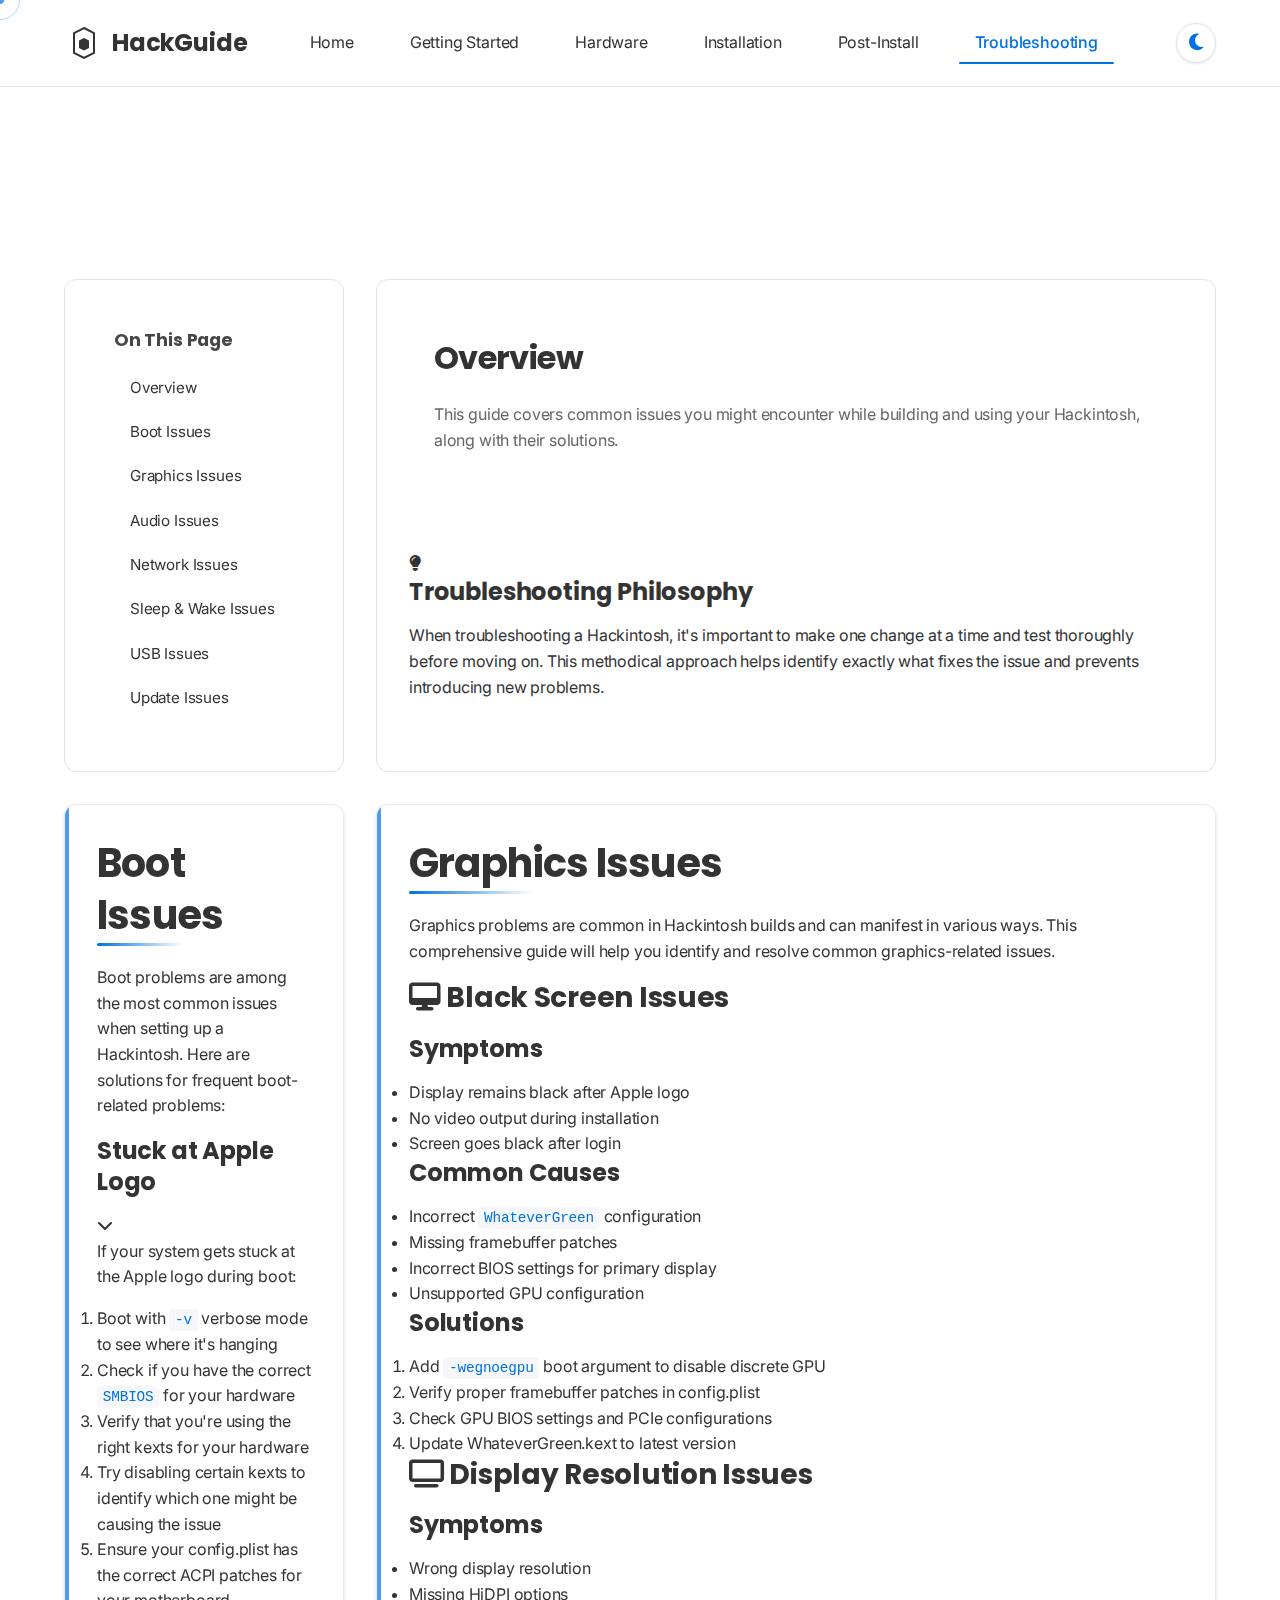
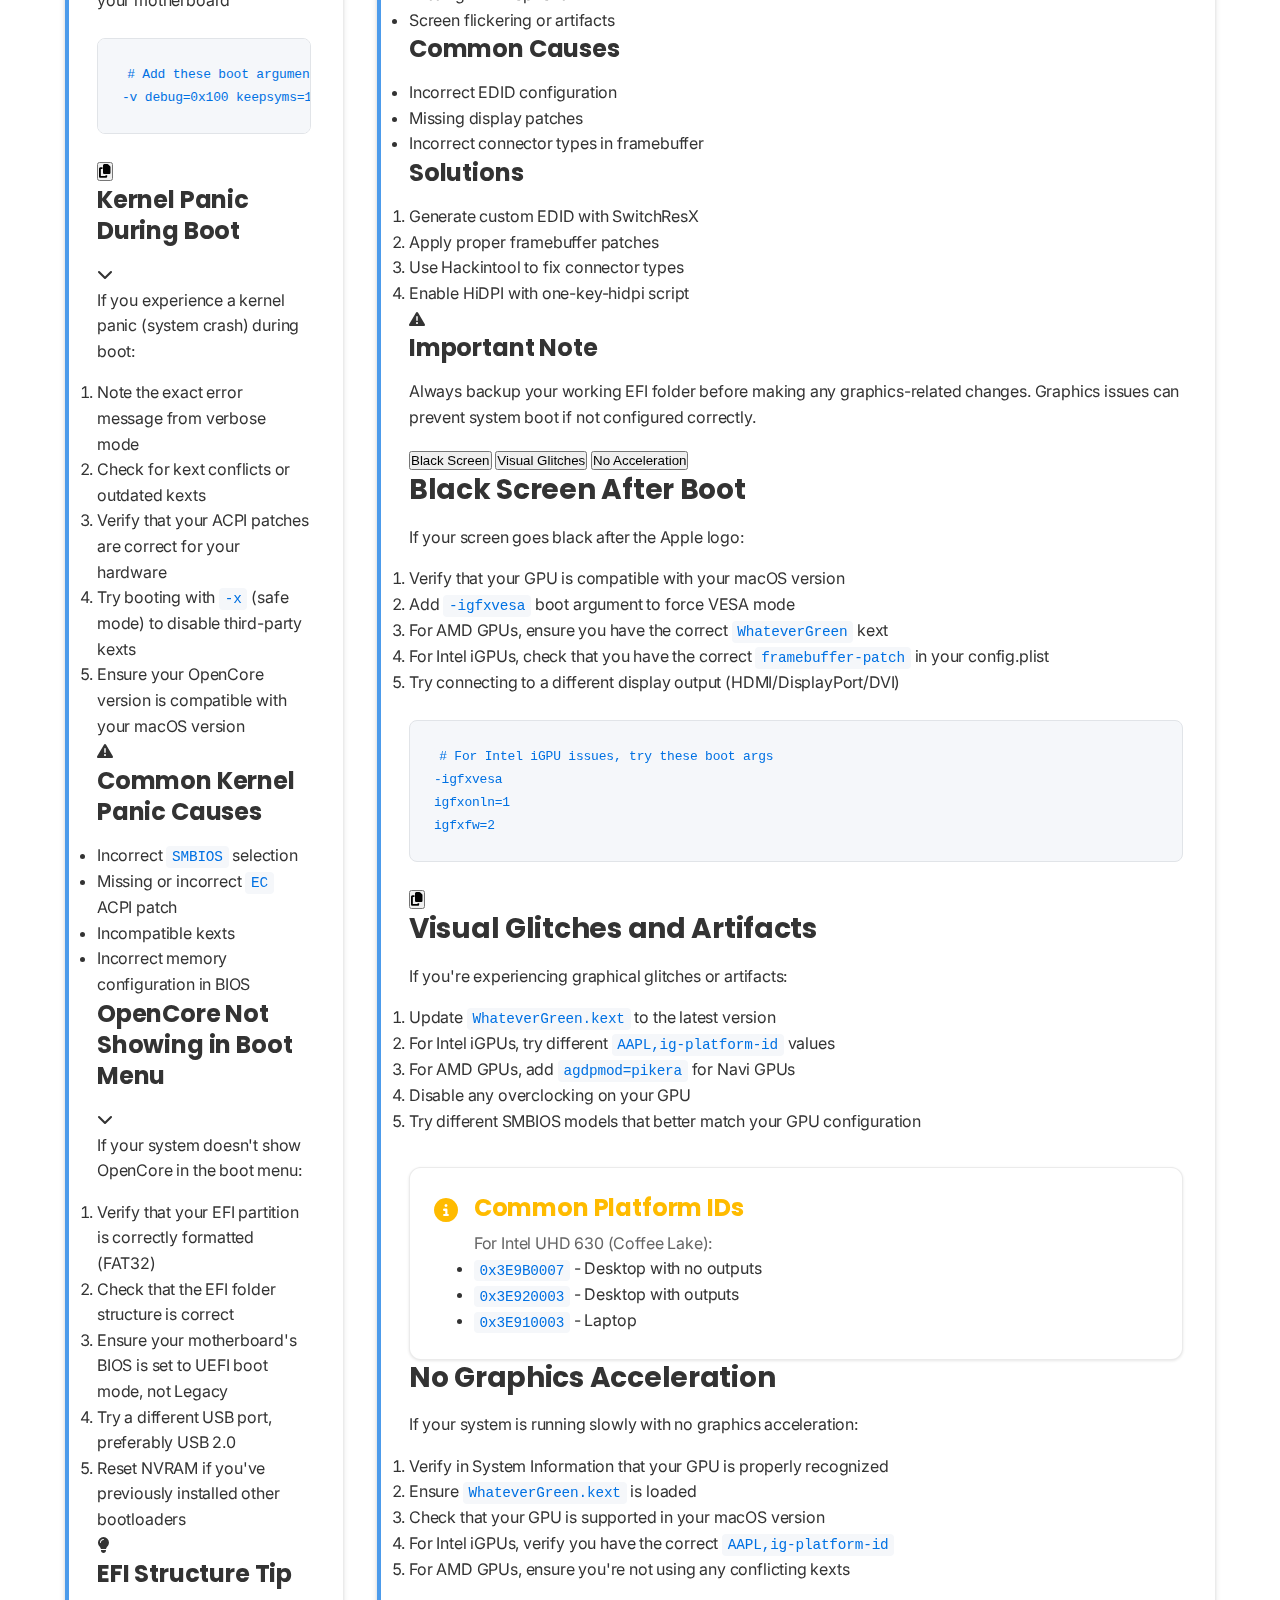
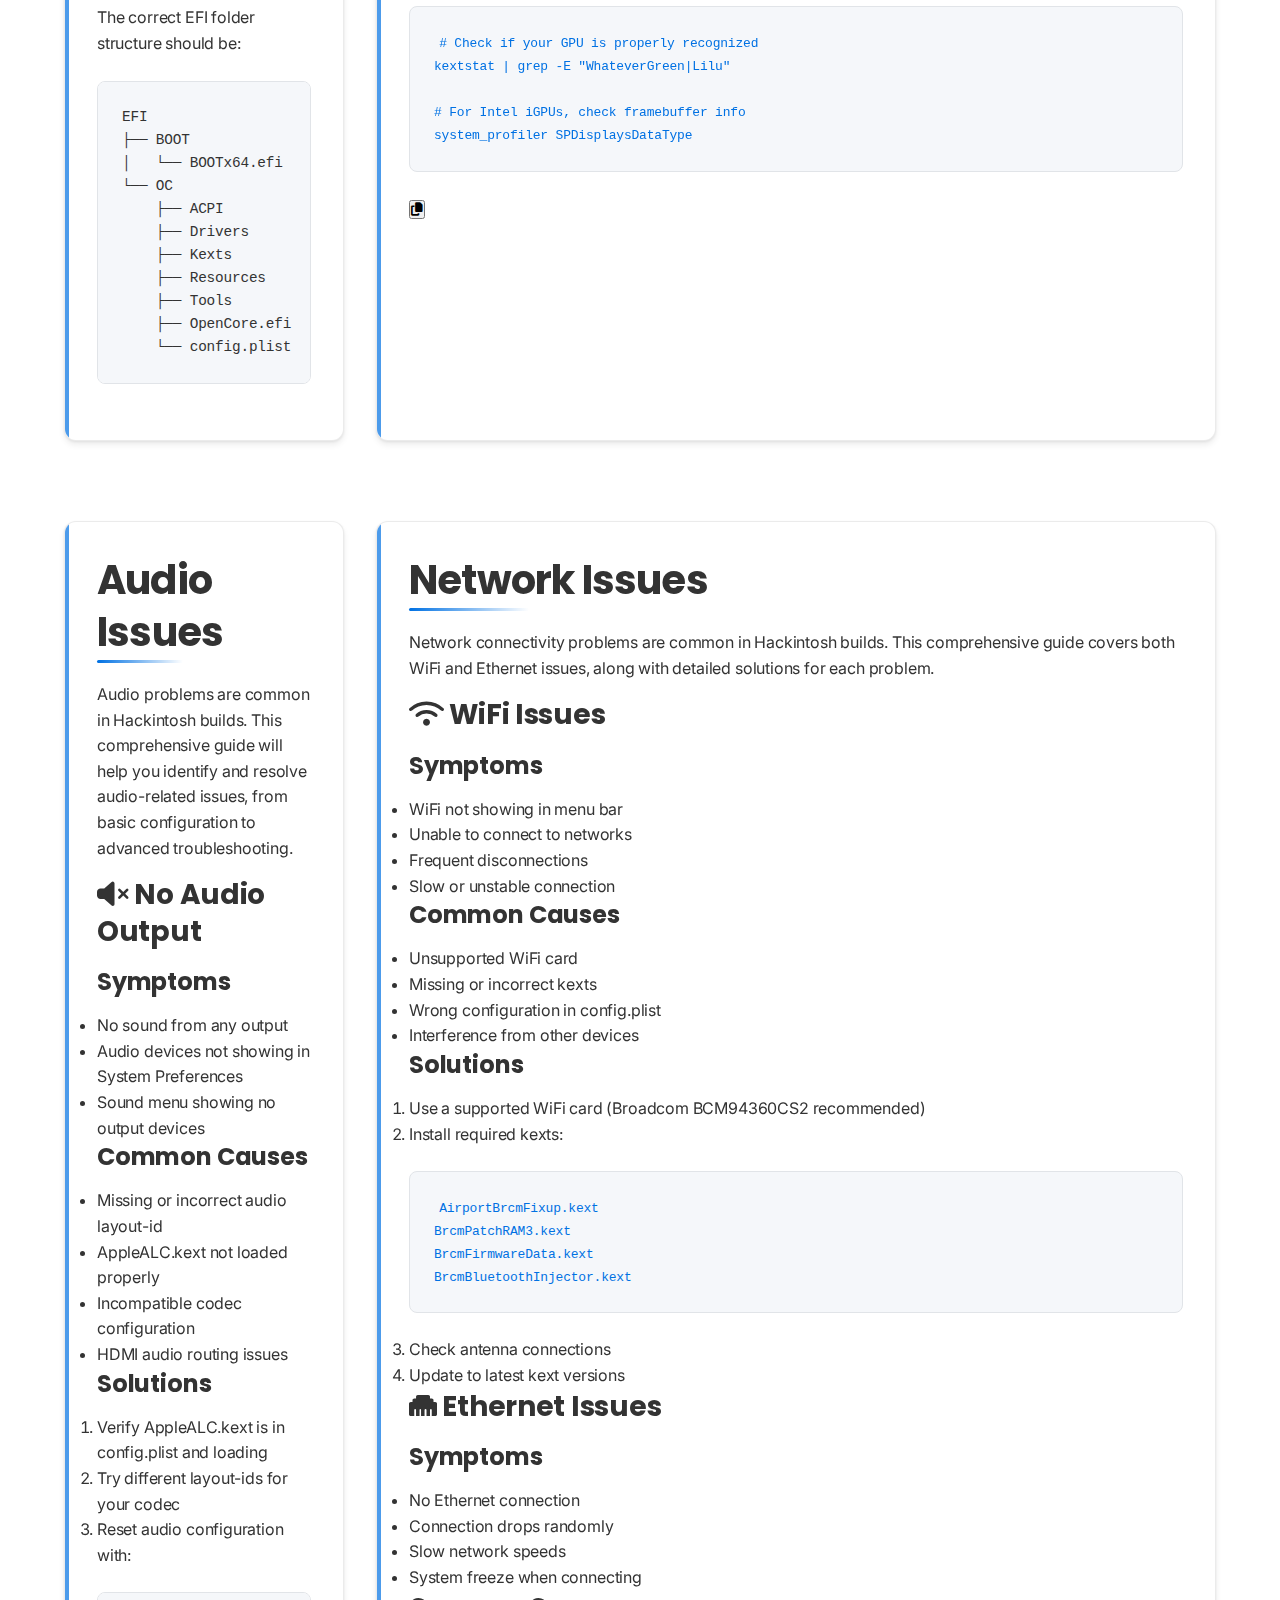
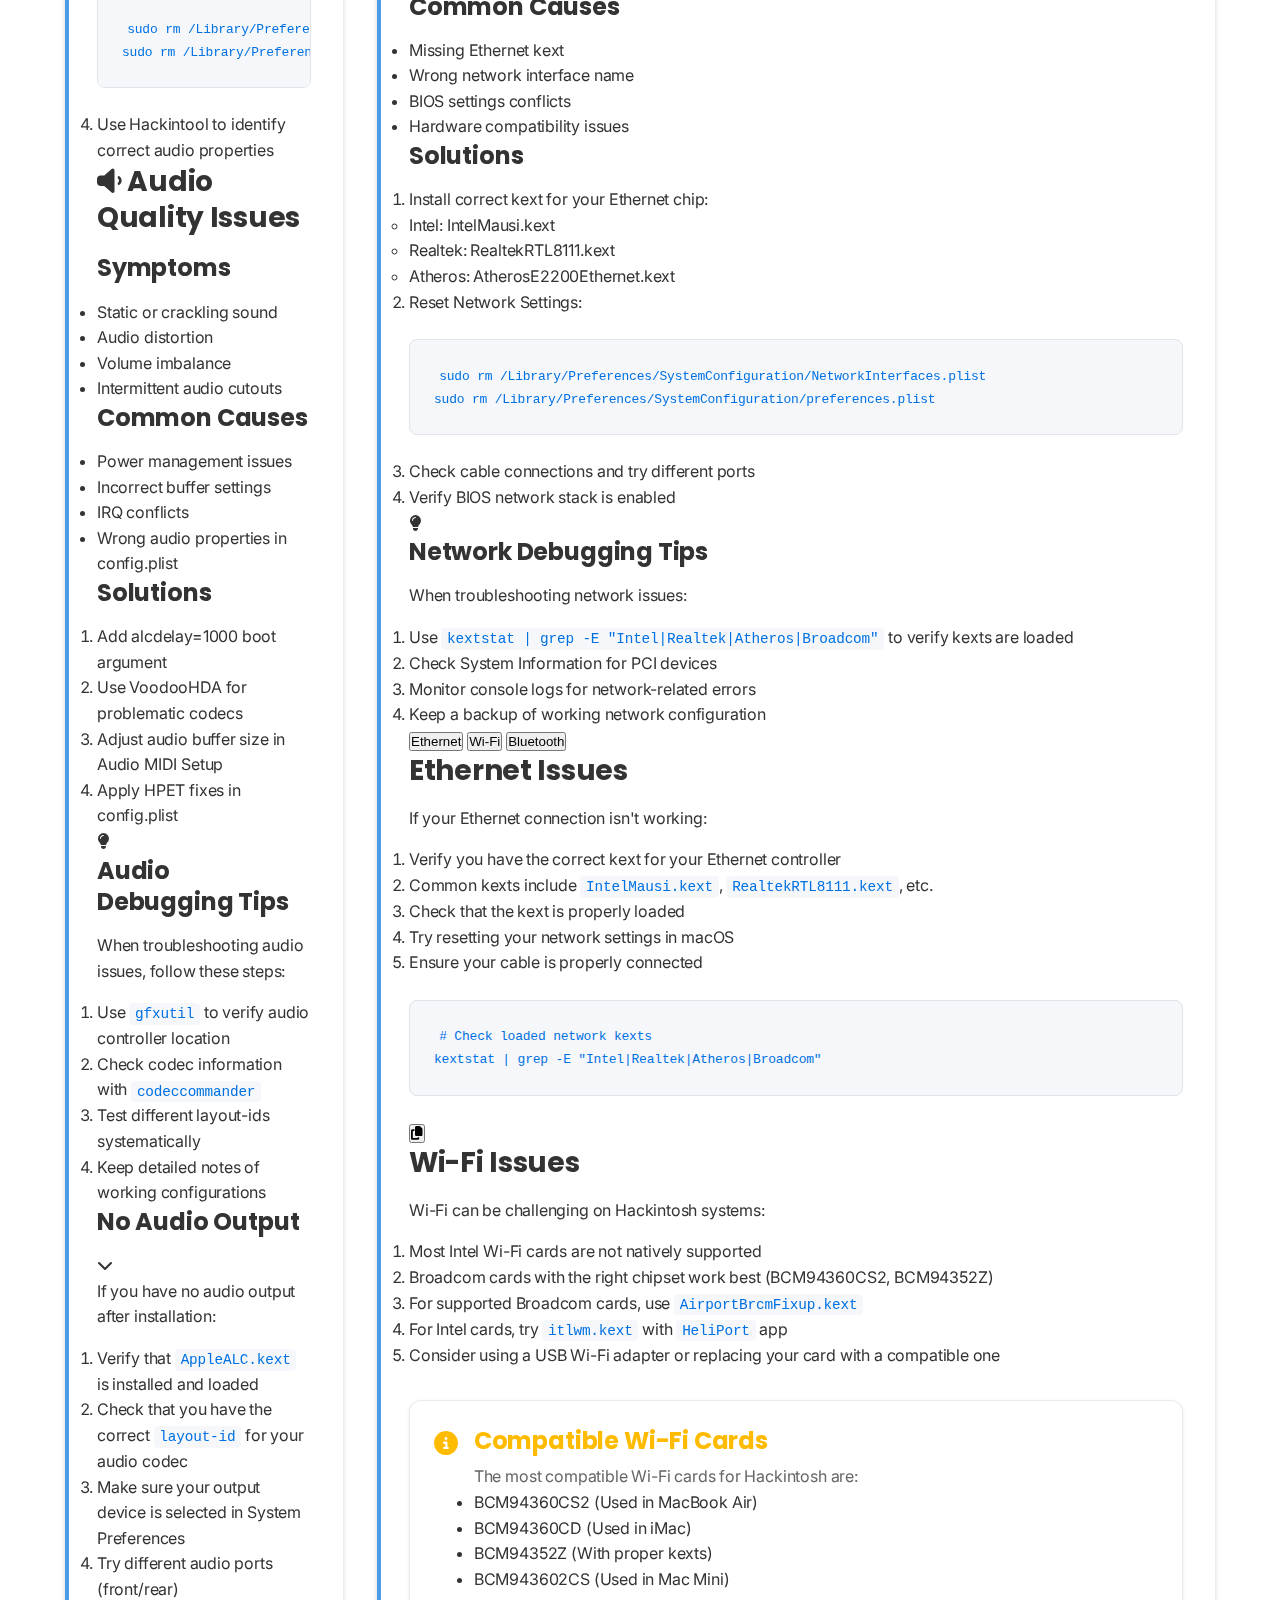
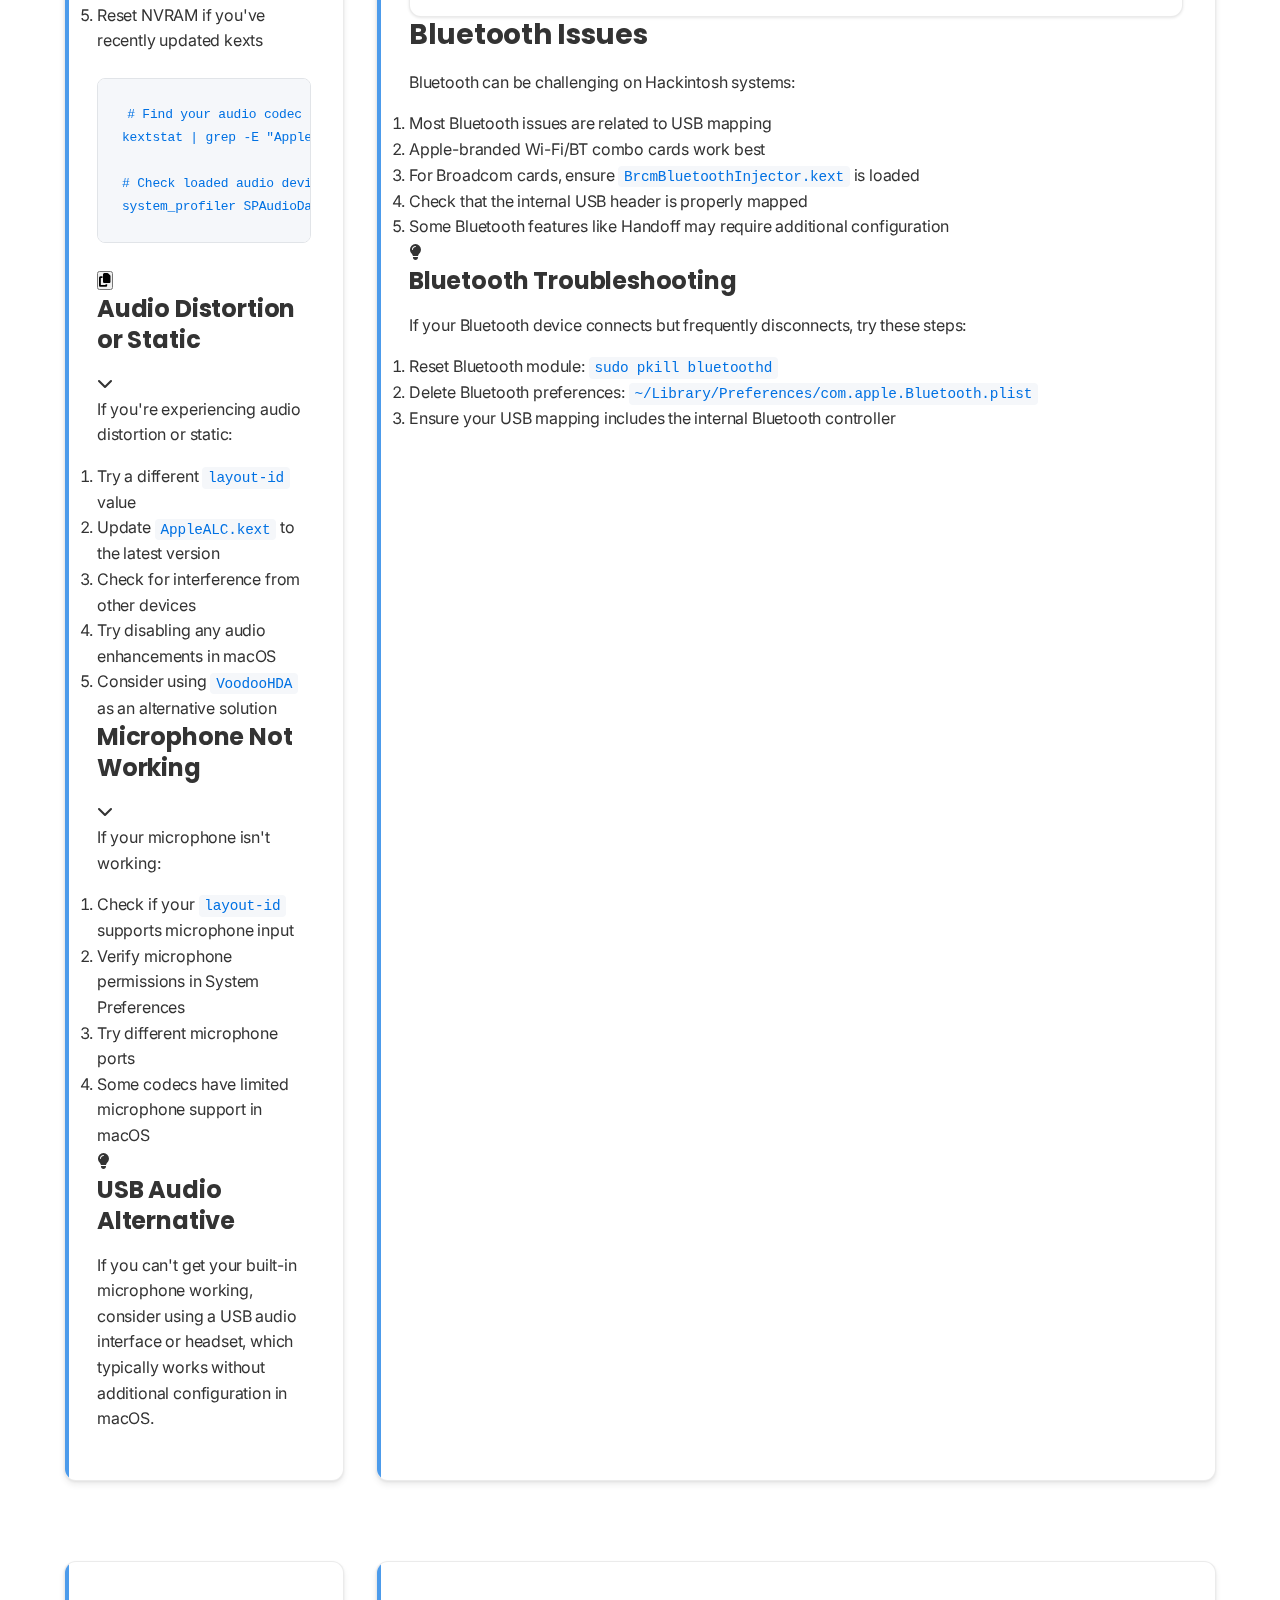
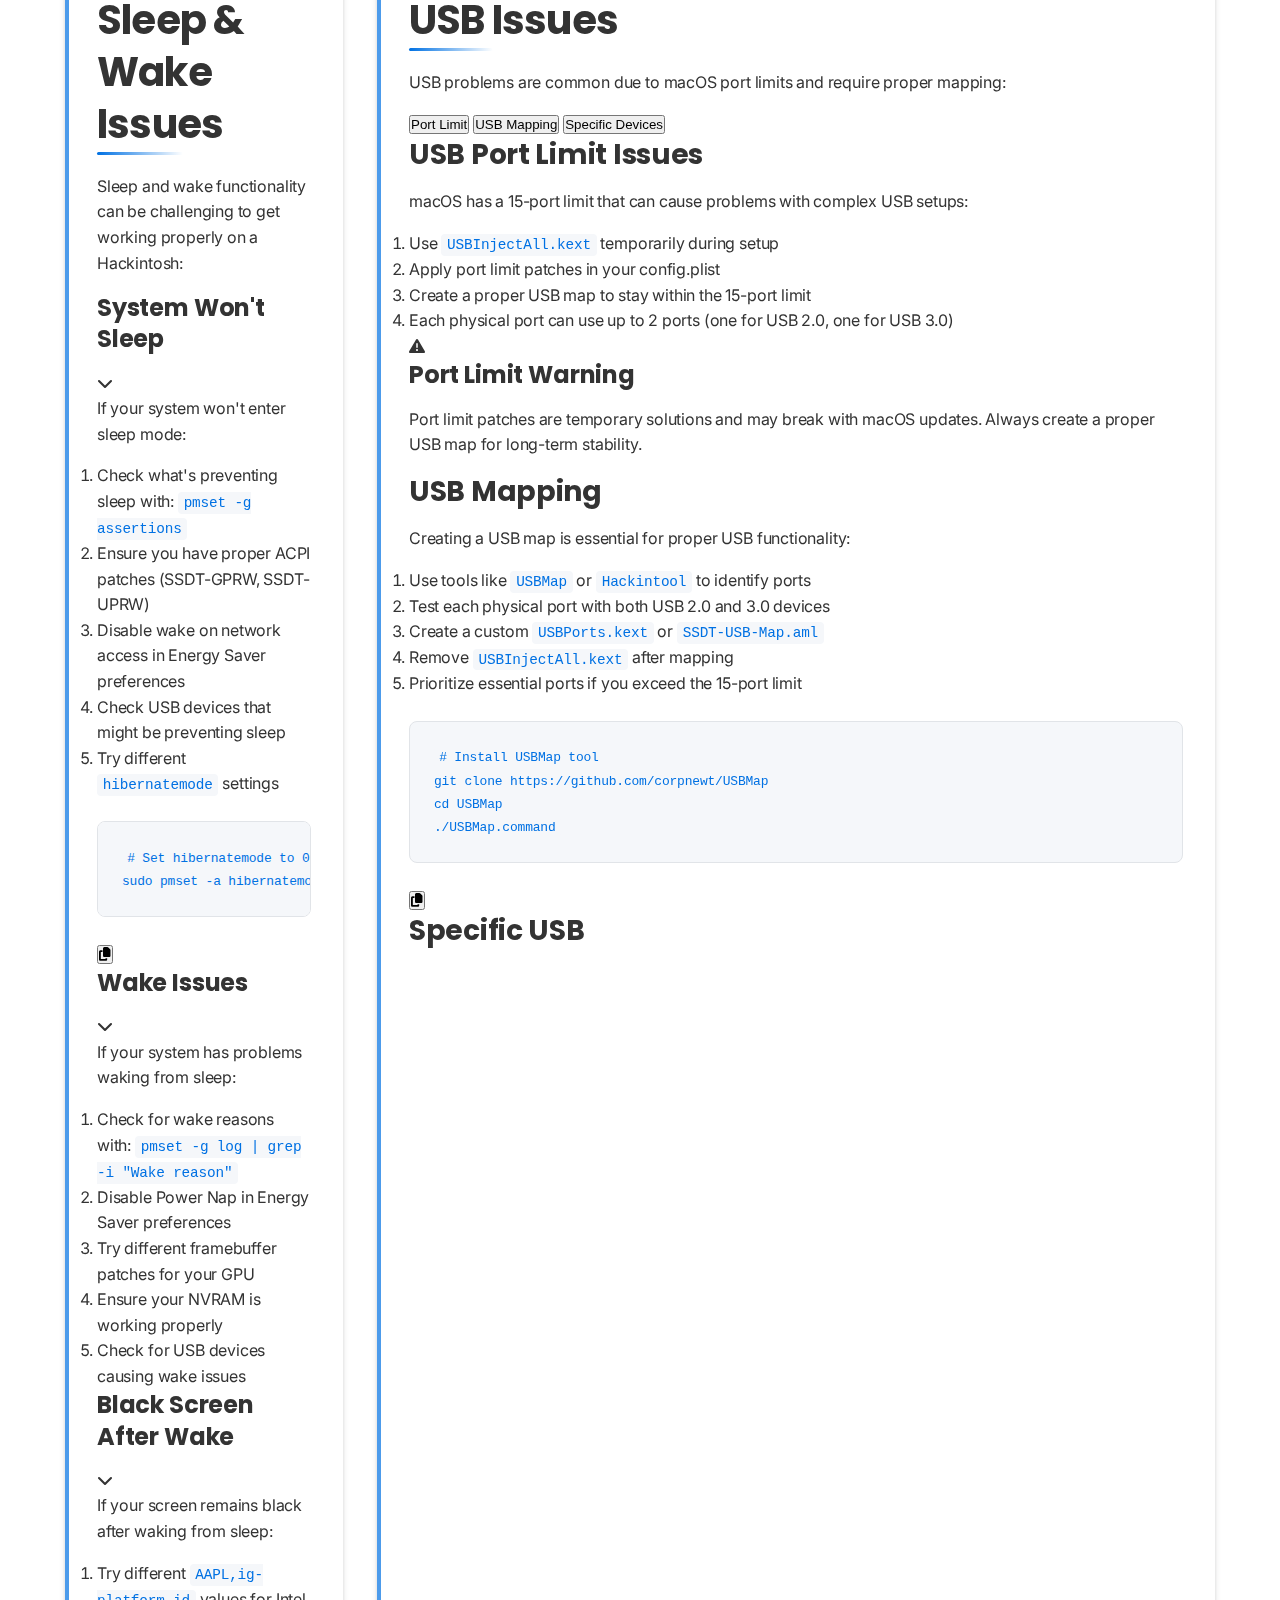
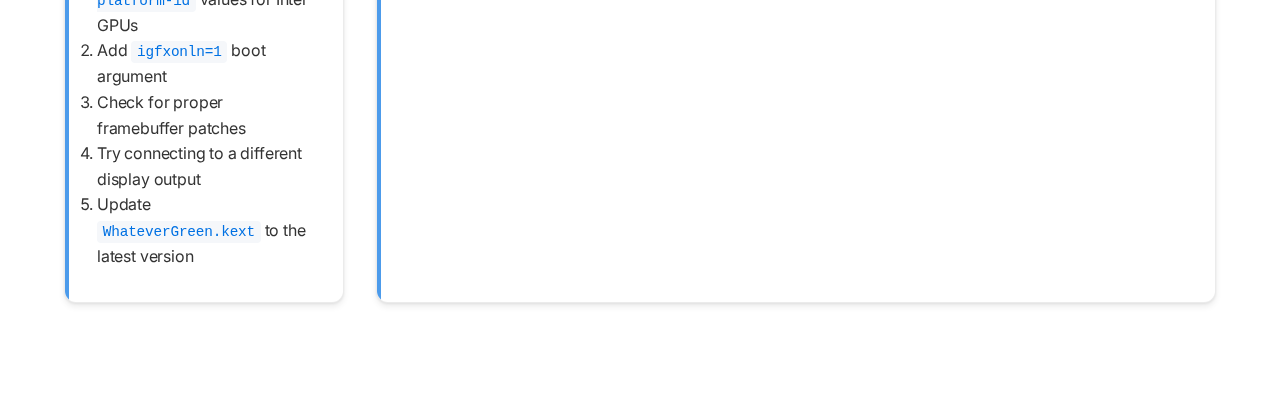
==== commit 6ee66fcb: "made it better" ====
--- a/troubleshooting.html
+++ b/troubleshooting.html
@@ -73,9 +73,10 @@
                     </div>
                     
                     <div class="content-main">
-                        <div id="overview" class="content-section-inner">
-                            <h2>Troubleshooting Overview</h2>
-                            <p>Even with careful preparation, you may encounter issues with your Hackintosh. This guide covers common problems and their solutions to help you diagnose and fix issues quickly.</p>
+                        <section id="overview" class="content-block">
+                            <h2>Overview</h2>
+                            <p>This guide covers common issues you might encounter while building and using your Hackintosh, along with their solutions.</p>
+                        </section>
                             
                             <div class="info-card" data-aos="fade-up">
                                 <div class="info-icon">
@@ -192,7 +193,74 @@
                         
                         <div id="graphics-issues" class="content-section-inner">
                             <h2>Graphics Issues</h2>
-                            <p>Graphics problems are common in Hackintosh builds and can manifest in various ways:</p>
+                            <p>Graphics problems are common in Hackintosh builds and can manifest in various ways. This comprehensive guide will help you identify and resolve common graphics-related issues.</p>
+                            
+                            <div class="issue-grid">
+                                <div class="issue-card" data-aos="fade-up">
+                                    <h3><i class="fas fa-desktop"></i> Black Screen Issues</h3>
+                                    <div class="issue-content">
+                                        <h4>Symptoms</h4>
+                                        <ul>
+                                            <li>Display remains black after Apple logo</li>
+                                            <li>No video output during installation</li>
+                                            <li>Screen goes black after login</li>
+                                        </ul>
+                                        
+                                        <h4>Common Causes</h4>
+                                        <ul>
+                                            <li>Incorrect <code>WhateverGreen</code> configuration</li>
+                                            <li>Missing framebuffer patches</li>
+                                            <li>Incorrect BIOS settings for primary display</li>
+                                            <li>Unsupported GPU configuration</li>
+                                        </ul>
+                                        
+                                        <h4>Solutions</h4>
+                                        <ol>
+                                            <li>Add <code>-wegnoegpu</code> boot argument to disable discrete GPU</li>
+                                            <li>Verify proper framebuffer patches in config.plist</li>
+                                            <li>Check GPU BIOS settings and PCIe configurations</li>
+                                            <li>Update WhateverGreen.kext to latest version</li>
+                                        </ol>
+                                    </div>
+                                </div>
+
+                                <div class="issue-card" data-aos="fade-up" data-aos-delay="100">
+                                    <h3><i class="fas fa-tv"></i> Display Resolution Issues</h3>
+                                    <div class="issue-content">
+                                        <h4>Symptoms</h4>
+                                        <ul>
+                                            <li>Wrong display resolution</li>
+                                            <li>Missing HiDPI options</li>
+                                            <li>Screen flickering or artifacts</li>
+                                        </ul>
+                                        
+                                        <h4>Common Causes</h4>
+                                        <ul>
+                                            <li>Incorrect EDID configuration</li>
+                                            <li>Missing display patches</li>
+                                            <li>Incorrect connector types in framebuffer</li>
+                                        </ul>
+                                        
+                                        <h4>Solutions</h4>
+                                        <ol>
+                                            <li>Generate custom EDID with SwitchResX</li>
+                                            <li>Apply proper framebuffer patches</li>
+                                            <li>Use Hackintool to fix connector types</li>
+                                            <li>Enable HiDPI with one-key-hidpi script</li>
+                                        </ol>
+                                    </div>
+                                </div>
+                            </div>
+
+                            <div class="info-card warning" data-aos="fade-up">
+                                <div class="info-icon">
+                                    <i class="fas fa-exclamation-triangle"></i>
+                                </div>
+                                <div class="info-content">
+                                    <h4>Important Note</h4>
+                                    <p>Always backup your working EFI folder before making any graphics-related changes. Graphics issues can prevent system boot if not configured correctly.</p>
+                                </div>
+                            </div>
                             
                             <div class="tabbed-content" data-aos="fade-up">
                                 <div class="tab-buttons">
@@ -279,7 +347,85 @@
                         
                         <div id="audio-issues" class="content-section-inner">
                             <h2>Audio Issues</h2>
-                            <p>Audio problems are common in Hackintosh builds and usually require specific configuration:</p>
+                            <p>Audio problems are common in Hackintosh builds. This comprehensive guide will help you identify and resolve audio-related issues, from basic configuration to advanced troubleshooting.</p>
+                            
+                            <div class="issue-grid">
+                                <div class="issue-card" data-aos="fade-up">
+                                    <h3><i class="fas fa-volume-xmark"></i> No Audio Output</h3>
+                                    <div class="issue-content">
+                                        <h4>Symptoms</h4>
+                                        <ul>
+                                            <li>No sound from any output</li>
+                                            <li>Audio devices not showing in System Preferences</li>
+                                            <li>Sound menu showing no output devices</li>
+                                        </ul>
+                                        
+                                        <h4>Common Causes</h4>
+                                        <ul>
+                                            <li>Missing or incorrect audio layout-id</li>
+                                            <li>AppleALC.kext not loaded properly</li>
+                                            <li>Incompatible codec configuration</li>
+                                            <li>HDMI audio routing issues</li>
+                                        </ul>
+                                        
+                                        <h4>Solutions</h4>
+                                        <ol>
+                                            <li>Verify AppleALC.kext is in config.plist and loading</li>
+                                            <li>Try different layout-ids for your codec</li>
+                                            <li>Reset audio configuration with:
+                                                <pre><code>sudo rm /Library/Preferences/Audio/com.apple.audio.SystemSettings.plist
+sudo rm /Library/Preferences/Audio/com.apple.audio.deviceSettings.plist</code></pre>
+                                            </li>
+                                            <li>Use Hackintool to identify correct audio properties</li>
+                                        </ol>
+                                    </div>
+                                </div>
+
+                                <div class="issue-card" data-aos="fade-up" data-aos-delay="100">
+                                    <h3><i class="fas fa-volume-low"></i> Audio Quality Issues</h3>
+                                    <div class="issue-content">
+                                        <h4>Symptoms</h4>
+                                        <ul>
+                                            <li>Static or crackling sound</li>
+                                            <li>Audio distortion</li>
+                                            <li>Volume imbalance</li>
+                                            <li>Intermittent audio cutouts</li>
+                                        </ul>
+                                        
+                                        <h4>Common Causes</h4>
+                                        <ul>
+                                            <li>Power management issues</li>
+                                            <li>Incorrect buffer settings</li>
+                                            <li>IRQ conflicts</li>
+                                            <li>Wrong audio properties in config.plist</li>
+                                        </ul>
+                                        
+                                        <h4>Solutions</h4>
+                                        <ol>
+                                            <li>Add alcdelay=1000 boot argument</li>
+                                            <li>Use VoodooHDA for problematic codecs</li>
+                                            <li>Adjust audio buffer size in Audio MIDI Setup</li>
+                                            <li>Apply HPET fixes in config.plist</li>
+                                        </ol>
+                                    </div>
+                                </div>
+                            </div>
+
+                            <div class="info-card tip" data-aos="fade-up">
+                                <div class="info-icon">
+                                    <i class="fas fa-lightbulb"></i>
+                                </div>
+                                <div class="info-content">
+                                    <h4>Audio Debugging Tips</h4>
+                                    <p>When troubleshooting audio issues, follow these steps:</p>
+                                    <ol>
+                                        <li>Use <code>gfxutil</code> to verify audio controller location</li>
+                                        <li>Check codec information with <code>codeccommander</code></li>
+                                        <li>Test different layout-ids systematically</li>
+                                        <li>Keep detailed notes of working configurations</li>
+                                    </ol>
+                                </div>
+                            </div>
                             
                             <div class="accordion" data-aos="fade-up">
                                 <div class="accordion-item">
@@ -357,7 +503,97 @@
                         
                         <div id="network-issues" class="content-section-inner">
                             <h2>Network Issues</h2>
-                            <p>Network connectivity problems can affect your Hackintosh experience:</p>
+                            <p>Network connectivity problems are common in Hackintosh builds. This comprehensive guide covers both WiFi and Ethernet issues, along with detailed solutions for each problem.</p>
+                            
+                            <div class="issue-grid">
+                                <div class="issue-card" data-aos="fade-up">
+                                    <h3><i class="fas fa-wifi"></i> WiFi Issues</h3>
+                                    <div class="issue-content">
+                                        <h4>Symptoms</h4>
+                                        <ul>
+                                            <li>WiFi not showing in menu bar</li>
+                                            <li>Unable to connect to networks</li>
+                                            <li>Frequent disconnections</li>
+                                            <li>Slow or unstable connection</li>
+                                        </ul>
+                                        
+                                        <h4>Common Causes</h4>
+                                        <ul>
+                                            <li>Unsupported WiFi card</li>
+                                            <li>Missing or incorrect kexts</li>
+                                            <li>Wrong configuration in config.plist</li>
+                                            <li>Interference from other devices</li>
+                                        </ul>
+                                        
+                                        <h4>Solutions</h4>
+                                        <ol>
+                                            <li>Use a supported WiFi card (Broadcom BCM94360CS2 recommended)</li>
+                                            <li>Install required kexts:
+                                                <pre><code>AirportBrcmFixup.kext
+BrcmPatchRAM3.kext
+BrcmFirmwareData.kext
+BrcmBluetoothInjector.kext</code></pre>
+                                            </li>
+                                            <li>Check antenna connections</li>
+                                            <li>Update to latest kext versions</li>
+                                        </ol>
+                                    </div>
+                                </div>
+
+                                <div class="issue-card" data-aos="fade-up" data-aos-delay="100">
+                                    <h3><i class="fas fa-ethernet"></i> Ethernet Issues</h3>
+                                    <div class="issue-content">
+                                        <h4>Symptoms</h4>
+                                        <ul>
+                                            <li>No Ethernet connection</li>
+                                            <li>Connection drops randomly</li>
+                                            <li>Slow network speeds</li>
+                                            <li>System freeze when connecting</li>
+                                        </ul>
+                                        
+                                        <h4>Common Causes</h4>
+                                        <ul>
+                                            <li>Missing Ethernet kext</li>
+                                            <li>Wrong network interface name</li>
+                                            <li>BIOS settings conflicts</li>
+                                            <li>Hardware compatibility issues</li>
+                                        </ul>
+                                        
+                                        <h4>Solutions</h4>
+                                        <ol>
+                                            <li>Install correct kext for your Ethernet chip:
+                                                <ul>
+                                                    <li>Intel: IntelMausi.kext</li>
+                                                    <li>Realtek: RealtekRTL8111.kext</li>
+                                                    <li>Atheros: AtherosE2200Ethernet.kext</li>
+                                                </ul>
+                                            </li>
+                                            <li>Reset Network Settings:
+                                                <pre><code>sudo rm /Library/Preferences/SystemConfiguration/NetworkInterfaces.plist
+sudo rm /Library/Preferences/SystemConfiguration/preferences.plist</code></pre>
+                                            </li>
+                                            <li>Check cable connections and try different ports</li>
+                                            <li>Verify BIOS network stack is enabled</li>
+                                        </ol>
+                                    </div>
+                                </div>
+                            </div>
+
+                            <div class="info-card tip" data-aos="fade-up">
+                                <div class="info-icon">
+                                    <i class="fas fa-lightbulb"></i>
+                                </div>
+                                <div class="info-content">
+                                    <h4>Network Debugging Tips</h4>
+                                    <p>When troubleshooting network issues:</p>
+                                    <ol>
+                                        <li>Use <code>kextstat | grep -E "Intel|Realtek|Atheros|Broadcom"</code> to verify kexts are loaded</li>
+                                        <li>Check System Information for PCI devices</li>
+                                        <li>Monitor console logs for network-related errors</li>
+                                        <li>Keep a backup of working network configuration</li>
+                                    </ol>
+                                </div>
+                            </div>
                             
                             <div class="tabbed-content" data-aos="fade-up">
                                 <div class="tab-buttons">
--- a/css/style.css
+++ b/css/style.css
@@ -88,6 +88,294 @@
     margin: 0;
     padding: 0;
     box-sizing: border-box;
+    scroll-behavior: smooth;
+}/* Enhanced Typography */
+body {
+    font-size: 16px;
+    line-height: 1.8;
+    letter-spacing: -0.011em;
+    text-rendering: optimizeLegibility;
+    -webkit-font-smoothing: antialiased;
+    -moz-osx-font-smoothing: grayscale;
+}
+
+/* Enhanced Content Spacing */
+.content-section-inner {
+    margin-bottom: var(--spacing-xxl);
+    padding: var(--spacing-xl);
+    background: var(--card-bg);
+    border-radius: var(--radius-lg);
+    border: 1px solid var(--card-border);
+    box-shadow: var(--shadow-md);
+    transition: transform var(--transition-normal), box-shadow var(--transition-normal), border-color var(--transition-normal);
+    position: relative;
+    overflow: hidden;
+}
+
+.content-section-inner:hover {
+    transform: translateY(-2px);
+    box-shadow: var(--shadow-lg);
+    border-color: var(--primary-color);
+}
+
+.content-section-inner::before {
+    content: '';
+    position: absolute;
+    top: 0;
+    left: 0;
+    width: 4px;
+    height: 100%;
+    background: var(--primary-color);
+    opacity: 0.7;
+    transition: opacity var(--transition-normal);
+}
+
+.content-section-inner:hover::before {
+    opacity: 1;
+}
+
+.content-section-inner h2 {
+    margin-bottom: var(--spacing-lg);
+    position: relative;
+    display: inline-block;
+}
+
+.content-section-inner h2::after {
+    content: '';
+    position: absolute;
+    bottom: -5px;
+    left: 0;
+    width: 40%;
+    height: 3px;
+    background: linear-gradient(to right, var(--primary-color), transparent);
+    border-radius: var(--radius-full);
+}
+
+/* Enhanced Code Blocks */
+pre {
+    background: var(--bg-alt);
+    padding: var(--spacing-lg);
+    border-radius: var(--radius-md);
+    overflow-x: auto;
+    font-family: var(--font-mono);
+    font-size: 0.9rem;
+    line-height: 1.6;
+    margin: var(--spacing-lg) 0;
+    border: 1px solid var(--border-color);
+}
+
+code {
+    font-family: var(--font-mono);
+    font-size: 0.9em;
+    padding: 0.2em 0.4em;
+    background: var(--bg-alt);
+    border-radius: var(--radius-sm);
+    color: var(--primary-color);
+}
+
+body {
+    background-color: var(--bg-color);
+    color: var(--text-color);
+    font-family: var(--font-primary);
+    transition: background-color var(--transition-normal), color var(--transition-normal);
+}
+
+/* Content Styles */
+.content-block {
+    margin-bottom: var(--spacing-xxl);
+    padding: var(--spacing-lg);
+    background: rgba(255, 255, 255, 0.02);
+    border-radius: var(--radius-lg);
+    border: 1px solid rgba(255, 255, 255, 0.05);
+}
+
+.content-block h2 {
+    margin-bottom: var(--spacing-lg);
+    color: var(--text-color);
+    font-size: 2rem;
+}
+
+.content-block p {
+    color: var(--text-light);
+    margin-bottom: var(--spacing-lg);
+}
+
+.sub-section {
+    margin-top: var(--spacing-xl);
+}
+
+.sub-section h3 {
+    color: var(--text-color);
+    font-size: 1.5rem;
+    margin-bottom: var(--spacing-md);
+}
+
+.settings-list {
+    list-style: none;
+    padding: 0;
+    margin: 0;
+}
+
+.settings-list li {
+    display: flex;
+    align-items: baseline;
+    padding: var(--spacing-sm) 0;
+    color: var(--text-light);
+    border-bottom: 1px solid rgba(255, 255, 255, 0.05);
+}
+
+.settings-list li:last-child {
+    border-bottom: none;
+}
+
+.settings-list li strong {
+    color: var(--text-color);
+    min-width: 200px;
+    margin-right: var(--spacing-md);
+}
+
+.vendor-settings h4 {
+    color: var(--text-color);
+    margin: var(--spacing-lg) 0 var(--spacing-md);
+}
+
+.vendor-settings h4:first-child {
+    margin-top: 0;
+}
+
+.troubleshooting-steps ol {
+    padding-left: var(--spacing-xl);
+    margin: var(--spacing-md) 0;
+    color: var(--text-light);
+}
+
+.troubleshooting-steps ol li {
+    margin-bottom: var(--spacing-sm);
+    padding-left: var(--spacing-sm);
+}
+
+.note-card {
+    margin-top: var(--spacing-xl);
+    padding: var(--spacing-lg);
+    border-radius: var(--radius-lg);
+    display: flex;
+    align-items: flex-start;
+    gap: var(--spacing-md);
+}
+
+.note-card.warning {
+    background: rgba(255, 187, 0, 0.1);
+    border: 1px solid rgba(255, 187, 0, 0.2);
+}
+
+.note-card .note-icon {
+    color: var(--warning-color);
+    font-size: 1.5rem;
+}
+
+.note-card .note-content h4 {
+    color: var(--warning-color);
+    margin-bottom: var(--spacing-sm);
+}
+
+.note-card .note-content p {
+    margin: 0;
+    color: var(--text-light);
+}
+
+/* Sidebar Styles */
+.content-grid {
+    display: grid;
+    grid-template-columns: 280px 1fr;
+    gap: var(--spacing-xl);
+    position: relative;
+}
+
+.content-sidebar {
+    position: sticky;
+    top: calc(var(--spacing-xl) + 80px);
+    height: calc(100vh - 120px);
+    overflow-y: auto;
+    padding-right: var(--spacing-md);
+    scrollbar-width: thin;
+    scrollbar-color: var(--primary-color) transparent;
+}
+
+.content-sidebar::-webkit-scrollbar {
+    width: 4px;
+}
+
+.content-sidebar::-webkit-scrollbar-track {
+    background: transparent;
+}
+
+.content-sidebar::-webkit-scrollbar-thumb {
+    background-color: var(--primary-color);
+    border-radius: var(--radius-full);
+}
+
+.sidebar-nav {
+    background: rgba(255, 255, 255, 0.03);
+    backdrop-filter: blur(10px);
+    border: 1px solid rgba(255, 255, 255, 0.1);
+    border-radius: var(--radius-lg);
+    padding: var(--spacing-lg);
+}
+
+.sidebar-nav h4 {
+    font-size: 1.1rem;
+    margin-bottom: var(--spacing-md);
+    color: var(--text-color);
+    opacity: 0.9;
+}
+
+.sidebar-nav ul {
+    list-style: none;
+    margin: 0;
+    padding: 0;
+}
+
+.sidebar-nav ul li {
+    margin-bottom: var(--spacing-sm);
+}
+
+.sidebar-nav ul li a {
+    display: block;
+    padding: var(--spacing-sm) var(--spacing-md);
+    color: var(--text-light);
+    text-decoration: none;
+    border-radius: var(--radius-md);
+    transition: all var(--transition-fast);
+    font-size: 0.95rem;
+}
+
+.sidebar-nav ul li a:hover,
+.sidebar-nav ul li a.active {
+    color: var(--primary-color);
+    background: rgba(0, 113, 227, 0.1);
+}
+
+.sidebar-nav ul li ul {
+    margin-left: var(--spacing-md);
+    margin-top: var(--spacing-xs);
+}
+
+.sidebar-nav ul li ul li a {
+    font-size: 0.9rem;
+    padding: var(--spacing-xs) var(--spacing-md);
+}
+
+@media (max-width: 768px) {
+    .content-grid {
+        grid-template-columns: 1fr;
+    }
+    
+    .content-sidebar {
+        position: relative;
+        top: 0;
+        height: auto;
+        margin-bottom: var(--spacing-xl);
+    }
 }
 
 html {
@@ -215,12 +503,22 @@
     top: 0;
     left: 0;
     width: 100%;
-    z-index: 100;
-    background-color: rgba(var(--bg-color-rgb, 255, 255, 255), 0.8);
+    z-index: 1000;
+    background-color: rgba(var(--bg-color-rgb), 0.8);
     backdrop-filter: blur(10px);
     -webkit-backdrop-filter: blur(10px);
     border-bottom: 1px solid var(--border-color);
-    transition: all var(--transition-normal);
+    transition: background-color var(--transition-normal), box-shadow var(--transition-normal), border-color var(--transition-normal);
+    padding: var(--spacing-sm) 0;
+}
+
+.dark-mode .header {
+    background-color: rgba(18, 18, 18, 0.8);
+}
+
+.dark-mode .header.scrolled {
+    background-color: rgba(18, 18, 18, 0.95);
+    border-bottom: 1px solid var(--border-color);
 }
 
 .header.scrolled {
@@ -232,6 +530,11 @@
     align-items: center;
     justify-content: space-between;
     height: 70px;
+    transition: padding var(--transition-normal);
+}
+
+.scrolled .navbar {
+    padding: var(--spacing-sm) 0;
 }
 
 .logo {
@@ -241,10 +544,20 @@
     font-weight: 700;
     font-size: 1.5rem;
     color: var(--text-color);
+    transition: color var(--transition-fast), transform var(--transition-fast);
 }
 
 .logo svg {
     margin-right: var(--spacing-sm);
+    transition: transform var(--transition-normal);
+}
+
+.logo:hover {
+    color: var(--primary-color);
+}
+
+.logo:hover svg {
+    transform: rotate(10deg);
 }
 
 .nav-links {
@@ -253,18 +566,22 @@
 }
 
 .nav-links a {
-    color: var(--text-light);
+    color: var(--text-color);
+    text-decoration: none;
+    padding: var(--spacing-sm) var(--spacing-md);
+    border-radius: var(--radius-md);
+    transition: all var(--transition-fast);
+    position: relative;
+}
+
+.nav-links a:hover {
+    color: var(--primary-color);
+}
+
+.nav-links a.active {
+    color: var(--primary-color);
     font-weight: 500;
-    position: relative;
-    padding: var(--spacing-xs) 0;
-}
-
-.nav-links a:hover {
-    color: var(--primary-color);
-}
-
-.nav-links a.active {
-    color: var(--primary-color);
+    background-color: rgba(var(--primary-color-rgb), 0.1);
 }
 
 .nav-links a.active::after {
@@ -280,38 +597,87 @@
 
 .theme-toggle {
     background: none;
-    border: none;
-    color: var(--text-light);
+    border: 1px solid var(--border-color);
+    color: var(--text-color);
     cursor: pointer;
-    font-size: 1.25rem;
-    padding: var(--spacing-xs);
+    padding: var(--spacing-sm) var(--spacing-md);
+    display: flex;
+    align-items: center;
+    justify-content: center;
     border-radius: var(--radius-full);
-    transition: color var(--transition-fast), background-color var(--transition-fast);
+    transition: all var(--transition-normal);
+    margin-left: var(--spacing-md);
+    position: relative;
+    overflow: hidden;
+    width: 40px;
+    height: 40px;
+    background-color: var(--card-bg);
+    box-shadow: var(--shadow-sm);
 }
 
 .theme-toggle:hover {
     color: var(--primary-color);
-    background-color: rgba(var(--primary-color-rgb, 0, 113, 227), 0.1);
+    background-color: var(--bg-alt);
+    transform: scale(1.05);
+    box-shadow: var(--shadow-md);
+}
+
+.theme-toggle:focus {
+    outline: none;
+    box-shadow: 0 0 0 2px var(--primary-color);
+}
+
+.theme-toggle i {
+    transition: transform var(--transition-normal), opacity var(--transition-normal);
+    position: absolute;
+    font-size: 1.2rem;
 }
 
 .theme-toggle .fa-sun {
-    display: none;
+    opacity: 0;
+    transform: rotate(-180deg) scale(0.5);
+    color: #ffbb00;
+}
+
+.theme-toggle .fa-moon {
+    opacity: 1;
+    transform: rotate(0) scale(1);
+    color: var(--primary-color);
 }
 
 .dark-mode .theme-toggle .fa-moon {
-    display: none;
+    opacity: 0;
+    transform: rotate(180deg) scale(0.5);
 }
 
 .dark-mode .theme-toggle .fa-sun {
-    display: inline-block;
+    opacity: 1;
+    transform: rotate(0) scale(1);
+}
+
+@media (max-width: 768px) {
+    .theme-toggle {
+        width: 36px;
+        height: 36px;
+        margin-left: var(--spacing-sm);
+    }
 }
 
 .mobile-menu-btn {
     display: none;
     background: none;
-    border: none;
+    border: 1px solid var(--border-color);
     cursor: pointer;
-    padding: var(--spacing-xs);
+    padding: var(--spacing-sm);
+    border-radius: var(--radius-md);
+    margin-left: var(--spacing-sm);
+    transition: background-color var(--transition-fast);
+    z-index: 100;
+    background-color: var(--card-bg);
+}
+
+.mobile-menu-btn:hover {
+    background-color: var(--bg-alt);
 }
 
 .mobile-menu-btn span {
@@ -320,7 +686,16 @@
     height: 2px;
     background-color: var(--text-color);
     margin: 5px 0;
-    transition: transform var(--transition-fast), opacity var(--transition-fast);
+    transition: transform var(--transition-fast), opacity var(--transition-fast), background-color var(--transition-fast);
+    border-radius: 1px;
+}
+
+.mobile-menu-btn.active {
+    background-color: var(--bg-alt);
+}
+
+.mobile-menu-btn.active span {
+    background-color: var(--primary-color);
 }
 
 /* Hero Section */
@@ -512,25 +887,69 @@
 }
 
 /* Bento Grid */
+.hero-features {
+    display: grid;
+    grid-template-columns: repeat(3, 1fr);
+    gap: var(--spacing-lg);
+    margin: var(--spacing-xl) 0;
+    padding: var(--spacing-lg);
+    background: rgba(255, 255, 255, 0.03);
+    backdrop-filter: blur(10px);
+    border-radius: var(--radius-lg);
+    border: 1px solid rgba(255, 255, 255, 0.1);
+}
+
+.feature-item {
+    display: flex;
+    flex-direction: column;
+    align-items: center;
+    text-align: center;
+    padding: var(--spacing-lg);
+    background: var(--card-bg);
+    border-radius: var(--radius-md);
+    border: 1px solid var(--card-border);
+    transition: transform var(--transition-normal), box-shadow var(--transition-normal);
+}
+
+.feature-item:hover {
+    transform: translateY(-4px);
+    box-shadow: var(--shadow-lg);
+}
+
+.feature-item i {
+    font-size: 2rem;
+    color: var(--primary-color);
+    margin-bottom: var(--spacing-md);
+}
+
+.feature-item span {
+    font-weight: 500;
+    color: var(--text-color);
+}
+
 .bento-grid {
     display: grid;
     grid-template-columns: repeat(auto-fit, minmax(300px, 1fr));
     gap: var(--spacing-lg);
+    margin-top: var(--spacing-xxl);
 }
 
 .bento-item {
     background-color: var(--card-bg);
+    border: 1px solid var(--border-color);
     border-radius: var(--radius-lg);
     padding: var(--spacing-xl);
+    transition: all var(--transition-normal);
+    position: relative;
+    overflow: hidden;
     box-shadow: var(--shadow-md);
-    transition: transform var(--transition-normal), box-shadow var(--transition-normal);
-    border: 1px solid var(--card-border);
     display: flex;
     flex-direction: column;
 }
 
 .bento-item:hover {
     transform: translateY(-5px);
+    border-color: var(--primary-color);
     box-shadow: var(--shadow-lg);
 }
 
@@ -671,6 +1090,117 @@
 /* Features Section */
 .features {
     background-color: var(--bg-alt);
+}
+
+.feature-list-grid {
+    display: grid;
+    grid-template-columns: repeat(2, 1fr);
+    gap: var(--spacing-xl);
+    margin: var(--spacing-xl) 0;
+}
+
+.feature-list-item {
+    background: var(--card-bg);
+    border-radius: var(--radius-lg);
+    padding: var(--spacing-xl);
+    border: 1px solid var(--card-border);
+    transition: transform var(--transition-normal), box-shadow var(--transition-normal);
+    display: flex;
+    flex-direction: column;
+    align-items: flex-start;
+}
+
+.feature-list-item:hover {
+    transform: translateY(-4px);
+    box-shadow: var(--shadow-lg);
+}
+
+.feature-list-item i {
+    font-size: 2rem;
+    color: var(--primary-color);
+    margin-bottom: var(--spacing-md);
+}
+
+.feature-list-item h4 {
+    font-size: 1.25rem;
+    margin-bottom: var(--spacing-sm);
+    color: var(--text-color);
+}
+
+.feature-list-item p {
+    color: var(--text-light);
+    margin: 0;
+    font-size: 0.95rem;
+    line-height: 1.6;
+}
+
+.compatibility-section {
+    background: var(--bg-alt);
+    padding: var(--spacing-xxl) 0;
+    margin: var(--spacing-xxl) 0;
+    border-radius: var(--radius-lg);
+}
+
+.compatibility-grid {
+    display: grid;
+    grid-template-columns: repeat(auto-fit, minmax(280px, 1fr));
+    gap: var(--spacing-xl);
+    margin-top: var(--spacing-xl);
+}
+
+.compatibility-card {
+    background: var(--card-bg);
+    border-radius: var(--radius-lg);
+    padding: var(--spacing-xl);
+    border: 1px solid var(--card-border);
+    transition: transform var(--transition-normal), box-shadow var(--transition-normal);
+}
+
+.compatibility-card:hover {
+    transform: translateY(-4px);
+    box-shadow: var(--shadow-lg);
+}
+
+.compatibility-card h4 {
+    display: flex;
+    align-items: center;
+    gap: var(--spacing-sm);
+    margin-bottom: var(--spacing-md);
+    color: var(--text-color);
+}
+
+.compatibility-card h4 i {
+    color: var(--primary-color);
+}
+
+.compatibility-card ul {
+    list-style: none;
+    padding: 0;
+    margin: 0;
+}
+
+.compatibility-card ul li {
+    display: flex;
+    align-items: flex-start;
+    gap: var(--spacing-sm);
+    margin-bottom: var(--spacing-sm);
+    color: var(--text-light);
+    font-size: 0.95rem;
+}
+
+.compatibility-card ul li i {
+    color: var(--success-color);
+    margin-top: 0.25rem;
+}
+
+@media (max-width: 768px) {
+    .feature-list-grid {
+        grid-template-columns: 1fr;
+    }
+    
+    .compatibility-grid {
+        grid-template-columns: 1fr;
+    }
 }
 
 .features-grid {
@@ -915,6 +1445,53 @@
     100% {
         transform: scale(1);
     }
+}
+
+/* Content Layout */
+.content-sidebar {
+    position: sticky;
+    top: 100px;
+    height: fit-content;
+    background: var(--card-bg);
+    border: 1px solid var(--border-color);
+    border-radius: var(--radius-lg);
+    padding: var(--spacing-lg);
+    transition: all var(--transition-normal);
+}
+
+.content-main {
+    flex: 1;
+    background: var(--card-bg);
+    border: 1px solid var(--border-color);
+    border-radius: var(--radius-lg);
+    padding: var(--spacing-xl);
+    transition: all var(--transition-normal);
+}
+
+.sidebar-nav ul {
+    list-style: none;
+    padding: 0;
+    margin: 0;
+}
+
+.sidebar-nav ul li {
+    margin-bottom: var(--spacing-xs);
+    transition: all var(--transition-normal);
+}
+
+.sidebar-nav ul li a {
+    color: var(--text-color);
+    text-decoration: none;
+    display: block;
+    padding: var(--spacing-sm) var(--spacing-md);
+    border-radius: var(--radius-md);
+    transition: all var(--transition-normal);
+    background: transparent;
+}
+
+.sidebar-nav ul li a:hover {
+    color: var(--primary-color);
+    background-color: rgba(var(--primary-color-rgb), 0.1);
 }
 
 /* Media Queries */
@@ -1014,11 +1591,14 @@
         flex-direction: column;
         padding: var(--spacing-lg);
         box-shadow: var(--shadow-md);
-        transform: translateY(-100%);
+        transform: translateY(-150%);
         opacity: 0;
         pointer-events: none;
         transition: all var(--transition-normal);
         z-index: 99;
+        border-bottom: 1px solid var(--border-color);
+        backdrop-filter: blur(10px);
+        -webkit-backdrop-filter: blur(10px);
     }
     
     .nav-links.active {
@@ -1027,6 +1607,17 @@
         pointer-events: auto;
     }
     
+    .nav-links a {
+        padding: var(--spacing-md);
+        width: 100%;
+        text-align: center;
+        border-bottom: 1px solid var(--border-color);
+    }
+    
+    .nav-links a:last-child {
+        border-bottom: none;
+    }
+    
     .mobile-menu-btn {
         display: block;
     }
@@ -1056,4 +1647,4 @@
     
     .footer-grid {
         grid-template-columns: 1fr;
-    }+    }}
